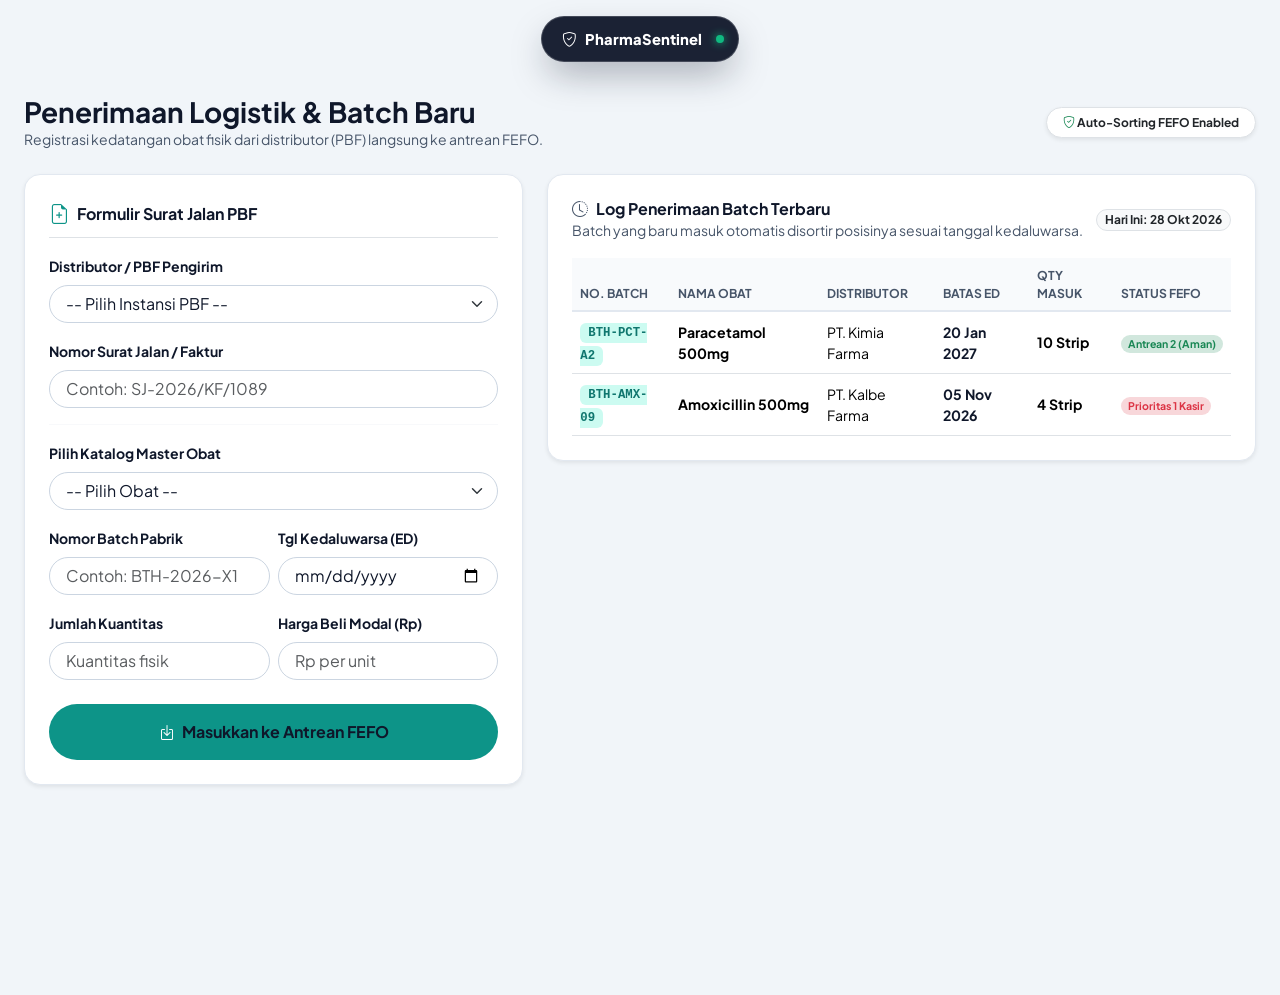
==== admin-batch.html @ baed38f8 "Add files via upload" ====
<!DOCTYPE html>
<html lang="id">
<head>
    <meta charset="UTF-8">
    <meta name="viewport" content="width=device-width, initial-scale=1.0">
    <title>Penerimaan Batch Obat - PharmaSentinel</title>
    <link href="https://fonts.googleapis.com/css2?family=Plus+Jakarta+Sans:wght@400;500;600;700;800&display=swap" rel="stylesheet">
    <link href="https://cdn.jsdelivr.net/npm/bootstrap@5.3.2/dist/css/bootstrap.min.css" rel="stylesheet">
    <link rel="stylesheet" href="https://cdn.jsdelivr.net/npm/bootstrap-icons@1.11.1/font/bootstrap-icons.css">
    <link rel="stylesheet" href="assets/css/style.css">
</head>
<body>

    <!-- 1. DYNAMIC ISLAND NAV -->
    <nav class="dynamic-island-nav" title="Dekatkan kursor untuk membuka menu navigasi">
        <a href="admin-dashboard.html" class="island-brand">
            <i class="bi bi-shield-check"></i>
            <span>PharmaSentinel</span>
        </a>
        <div class="island-pulse-dot"></div>

        <div class="island-collapsible-content">
            <ul class="island-menu">
                <li>
                    <a href="admin-dashboard.html" class="island-link">
                        <i class="bi bi-radar"></i> Radar & Telemetri
                    </a>
                </li>
                <li>
                    <a href="admin-batch.html" class="island-link active">
                        <i class="bi bi-box-seam"></i> Penerimaan Batch
                    </a>
                </li>
                <li>
                    <a href="admin-karantina.html" class="island-link">
                        <i class="bi bi-shield-slash"></i> Karantina ED
                    </a>
                </li>
                <li>
                    <a href="admin-katalog.html" class="island-link">
                        <i class="bi bi-database"></i> Master Katalog
                    </a>
                </li>
            </ul>

            <div class="island-user">
                <span class="badge badge-role" style="background: #e0e7ff; color: #4338ca;">ADMIN</span>
                <span class="island-user-name d-none d-md-inline">M. Zacky (Lead)</span>
                <a href="index.html" class="text-danger ms-1 text-decoration-none" title="Keluar"><i class="bi bi-box-arrow-right"></i></a>
            </div>
        </div>
    </nav>

    <!-- 2. WORKSPACE PENERIMAAN BATCH -->
    <div class="workspace-wrapper" style="margin-top: 95px;">
        <div class="d-flex justify-content-between align-items-center mb-4">
            <div>
                <h3 class="fw-bold m-0">Penerimaan Logistik & Batch Baru</h3>
                <p class="text-muted small m-0">Registrasi kedatangan obat fisik dari distributor (PBF) langsung ke antrean FEFO.</p>
            </div>
            <span class="badge bg-white text-dark border px-3 py-2 rounded-pill shadow-sm">
                <i class="bi bi-shield-check text-success"></i> Auto-Sorting FEFO Enabled
            </span>
        </div>

        <div class="row g-4">
            <!-- FORMULIR INPUT BATCH (KIRI) -->
            <div class="col-lg-5">
                <div class="card border-0 shadow-sm rounded-4 p-4" style="background: #ffffff; border: 1.5px solid var(--border-subtle) !important;">
                    <div class="d-flex align-items-center gap-2 mb-3 pb-2 border-bottom">
                        <i class="bi bi-file-earmark-plus text-teal fs-5" style="color: var(--brand-teal);"></i>
                        <h6 class="fw-bold m-0">Formulir Surat Jalan PBF</h6>
                    </div>

                    <form onsubmit="handleBatchEntry(event)">
                        <!-- PILIH DISTRIBUTOR -->
                        <div class="mb-3">
                            <label class="form-label small fw-bold">Distributor / PBF Pengirim</label>
                            <select class="form-select rounded-pill px-3" required id="inputDistributor">
                                <option value="">-- Pilih Instansi PBF --</option>
                                <option>PT. Kimia Farma Trading</option>
                                <option>PT. Kalbe Farma Tbk</option>
                                <option>PT. Dexa Medica</option>
                                <option>PT. Mensa Bina Sukses</option>
                            </select>
                        </div>

                        <!-- NOMOR FAKTUR -->
                        <div class="mb-3">
                            <label class="form-label small fw-bold">Nomor Surat Jalan / Faktur</label>
                            <input type="text" class="form-control rounded-pill px-3" placeholder="Contoh: SJ-2026/KF/1089" required id="inputFaktur">
                        </div>

                        <hr class="my-3" style="border-color: var(--border-subtle);">

                        <!-- PILIH OBAT -->
                        <div class="mb-3">
                            <label class="form-label small fw-bold">Pilih Katalog Master Obat</label>
                            <select class="form-select rounded-pill px-3" required id="inputObat">
                                <option value="">-- Pilih Obat --</option>
                                <option value="Paracetamol 500mg">Paracetamol 500mg (Tablet)</option>
                                <option value="Amoxicillin 500mg">Amoxicillin 500mg (Kapsul)</option>
                                <option value="Cetirizine 10mg">Cetirizine 10mg (Tablet)</option>
                                <option value="OBH Tropica Plus 100ml">OBH Tropica Plus 100ml (Sirup)</option>
                            </select>
                        </div>

                        <div class="row g-2 mb-3">
                            <div class="col-6">
                                <label class="form-label small fw-bold">Nomor Batch Pabrik</label>
                                <input type="text" class="form-control rounded-pill px-3" placeholder="Contoh: BTH-2026-X1" required id="inputBatchNo">
                            </div>
                            <div class="col-6">
                                <label class="form-label small fw-bold text-danger">Tgl Kedaluwarsa (ED)</label>
                                <input type="date" class="form-control rounded-pill px-3 border-danger" required id="inputED">
                            </div>
                        </div>

                        <div class="row g-2 mb-4">
                            <div class="col-6">
                                <label class="form-label small fw-bold">Jumlah Kuantitas</label>
                                <input type="number" class="form-control rounded-pill px-3" placeholder="Kuantitas fisik" min="1" required id="inputQty">
                            </div>
                            <div class="col-6">
                                <label class="form-label small fw-bold">Harga Beli Modal (Rp)</label>
                                <input type="number" class="form-control rounded-pill px-3" placeholder="Rp per unit" required id="inputModal">
                            </div>
                        </div>

                        <button type="submit" class="btn btn-dark w-100 py-3 rounded-pill fw-bold" style="background: var(--brand-teal); border: none;">
                            <i class="bi bi-box-arrow-in-down me-1"></i> Masukkan ke Antrean FEFO
                        </button>
                    </form>
                </div>
            </div>

            <!-- LOG PENERIMAAN BATCH TERBARU (KANAN) -->
            <div class="col-lg-7">
                <div class="card border-0 shadow-sm rounded-4 p-4" style="background: #ffffff; border: 1.5px solid var(--border-subtle) !important;">
                    <div class="d-flex justify-content-between align-items-center mb-3">
                        <div>
                            <h6 class="fw-bold m-0"><i class="bi bi-clock-history text-muted me-2"></i>Log Penerimaan Batch Terbaru</h6>
                            <small class="text-muted">Batch yang baru masuk otomatis disortir posisinya sesuai tanggal kedaluwarsa.</small>
                        </div>
                        <span class="badge bg-light text-dark border rounded-pill px-2">Hari Ini: 28 Okt 2026</span>
                    </div>

                    <div class="table-responsive">
                        <table class="table table-hover align-middle mb-0">
                            <thead>
                                <tr style="font-size: 0.76rem; text-transform: uppercase;">
                                    <th>No. Batch</th>
                                    <th>Nama Obat</th>
                                    <th>Distributor</th>
                                    <th>Batas ED</th>
                                    <th>Qty Masuk</th>
                                    <th>Status FEFO</th>
                                </tr>
                            </thead>
                            <tbody id="batchLogTableBody" style="font-size: 0.88rem;">
                                <tr>
                                    <td><code>BTH-PCT-A2</code></td>
                                    <td><strong>Paracetamol 500mg</strong></td>
                                    <td>PT. Kimia Farma</td>
                                    <td><span class="text-success fw-bold">20 Jan 2027</span></td>
                                    <td><strong>10 Strip</strong></td>
                                    <td><span class="badge bg-success-subtle text-success rounded-pill">Antrean 2 (Aman)</span></td>
                                </tr>
                                <tr>
                                    <td><code>BTH-AMX-09</code></td>
                                    <td><strong>Amoxicillin 500mg</strong></td>
                                    <td>PT. Kalbe Farma</td>
                                    <td><span class="text-danger fw-bold">05 Nov 2026</span></td>
                                    <td><strong>4 Strip</strong></td>
                                    <td><span class="badge bg-danger-subtle text-danger rounded-pill">Prioritas 1 Kasir</span></td>
                                </tr>
                            </tbody>
                        </table>
                    </div>
                </div>
            </div>
        </div>
    </div>

    <script>
        function handleBatchEntry(e) {
            e.preventDefault();
            
            const obat = document.getElementById("inputObat").value;
            const batchNo = document.getElementById("inputBatchNo").value;
            const ed = document.getElementById("inputED").value;
            const qty = document.getElementById("inputQty").value;
            const pbf = document.getElementById("inputDistributor").value;

            // VALIDASI FEFO: Tolak jika ED sudah lampau
            const today = "2026-10-28";
            if (ed <= today) {
                alert("PELANGGARAN FEFO: Tanggal kedaluwarsa yang dimasukkan sama dengan atau lebih lampau dari hari ini! Obat kedaluwarsa ditolak masuk sistem.");
                return;
            }

            // Tambahkan baris baru ke tabel simulasi
            const tbody = document.getElementById("batchLogTableBody");
            const tr = document.createElement("tr");
            tr.innerHTML = `
                <td><code>${batchNo}</code></td>
                <td><strong>${obat}</strong></td>
                <td>${pbf}</td>
                <td><span class="text-teal fw-bold" style="color: var(--brand-teal);">${ed}</span></td>
                <td><strong>${qty} Unit</strong></td>
                <td><span class="badge bg-primary-subtle text-primary rounded-pill">Tercatat Aktif</span></td>
            `;
            tbody.insertBefore(tr, tbody.firstChild);

            alert(`Batch ${batchNo} untuk obat ${obat} berhasil dicatat dan masuk ke antrean FEFO!`);
            e.target.reset();
        }
    </script>
</body>
</html>
---- assets/css/style.css ----
/* ==========================================================================
   THEME: EDITORIAL LIGHT COCKPIT + IPHONE DYNAMIC ISLAND MORPH
   ========================================================================== */
:root {
    --bg-app: #f1f5f9;
    --surface-card: #ffffff;
    --surface-glass-dark: rgba(15, 23, 42, 0.95);

    --border-subtle: #e2e8f0;
    --border-strong: #cbd5e1;
    --shadow-card: 0 4px 16px -2px rgba(15, 23, 42, 0.06), 0 2px 4px -1px rgba(15, 23, 42, 0.04);
    --shadow-hover: 0 12px 28px -4px rgba(13, 148, 136, 0.16);

    --brand-teal: #0d9488;
    --brand-teal-light: #ccfbf1;
    --brand-teal-dark: #0f766e;

    --danger-red: #e11d48;
    --danger-red-light: #ffe4e6;
    --warning-amber: #d97706;
    --warning-amber-light: #fef3c7;
    --success-green: #059669;
    --success-green-light: #d1fae5;

    --text-heading: #0f172a;
    --text-body: #1e293b;
    --text-muted: #475569;
    --text-dim: #64748b;

    --radius-pill: 9999px;
    --radius-card: 20px;
    --radius-item: 16px;

    /* Kurva Pegas Dynamic Island Apple */
    --island-spring: all 0.45s cubic-bezier(0.16, 1, 0.3, 1);
}

body {
    font-family: 'Plus Jakarta Sans', system-ui, -apple-system, sans-serif;
    background-color: var(--bg-app);
    color: var(--text-body);
    margin: 0;
    padding: 0;
    overflow-x: hidden;
    min-height: 100vh;
}

/* ==========================================================================
   PERBAIKAN DYNAMIC ISLAND: LEBAR DINAMIS & ANTI-CLIPPING
   ========================================================================== */
.dynamic-island-nav {
    position: fixed;
    top: 16px;
    left: 50%;
    transform: translateX(-50%);
    background: var(--surface-glass-dark);
    backdrop-filter: blur(24px);
    -webkit-backdrop-filter: blur(24px);
    border: 1px solid rgba(255, 255, 255, 0.18);
    border-radius: var(--radius-pill);
    padding: 6px 14px;
    display: flex;
    align-items: center;
    z-index: 1000;
    box-shadow: 0 16px 36px -6px rgba(15, 23, 42, 0.35);
    transition: var(--island-spring);
    cursor: pointer;
    overflow: hidden;
    max-width: 210px; /* Ukuran compact saat idle */
}

/* KETIKA DI-HOVER: MELEBAR LEGA AGAR SEMUA MENU & USER TERLIHAT */
.dynamic-island-nav:hover {
    max-width: 1100px !important; /* DITINGKATKAN: Muat untuk seluruh menu admin */
    padding: 6px 20px;
    box-shadow: 0 20px 45px -4px rgba(13, 148, 136, 0.25), 0 16px 36px -6px rgba(15, 23, 42, 0.4);
    border-color: rgba(45, 212, 191, 0.4);
}

.island-brand {
    display: flex;
    align-items: center;
    gap: 8px;
    padding: 4px 6px;
    color: #ffffff !important;
    font-weight: 800;
    font-size: 0.92rem;
    text-decoration: none;
    white-space: nowrap;
    flex-shrink: 0;
}

.island-pulse-dot {
    width: 8px;
    height: 8px;
    background: #10b981;
    border-radius: 50%;
    margin-left: 8px;
    box-shadow: 0 0 8px #10b981;
    transition: var(--island-spring);
    flex-shrink: 0;
}

.dynamic-island-nav:hover .island-pulse-dot {
    display: none;
}

.island-collapsible-content {
    display: flex;
    align-items: center;
    gap: 12px;
    opacity: 0;
    max-width: 0;
    overflow: hidden;
    transition: var(--island-spring);
    white-space: nowrap;
    pointer-events: none;
}

.dynamic-island-nav:hover .island-collapsible-content {
    opacity: 1;
    max-width: 900px !important; /* DITINGKATKAN: Mencegah user terpotong */
    pointer-events: auto;
    margin-left: 10px;
    padding-left: 10px;
    border-left: 1px solid rgba(255, 255, 255, 0.15);
}

.island-menu {
    display: flex;
    align-items: center;
    gap: 4px;
    list-style: none;
    margin: 0;
    padding: 0;
    flex-shrink: 0;
}

.island-link {
    color: #cbd5e1 !important;
    text-decoration: none;
    font-size: 0.82rem;
    font-weight: 600;
    padding: 6px 12px;
    border-radius: var(--radius-pill);
    transition: all 0.2s ease;
    display: flex;
    align-items: center;
    gap: 6px;
    white-space: nowrap;
}

.island-link:hover {
    color: #ffffff !important;
    background: rgba(255, 255, 255, 0.12);
}

.island-link.active {
    color: #0f172a !important;
    background: #ffffff !important;
    box-shadow: 0 4px 12px rgba(0, 0, 0, 0.15);
    font-weight: 700;
}

/* USER PROFILE: DIKUNCI AGAR TIDAK BISA MENYUSUT */
.island-user {
    padding-left: 10px;
    border-left: 1px solid rgba(255, 255, 255, 0.15);
    display: flex;
    align-items: center;
    gap: 8px;
    flex-shrink: 0 !important; /* DIKUNCI: Wajib selalu tampil utuh */
}

.island-user-name {
    color: #ffffff !important;
    font-weight: 700;
    font-size: 0.82rem;
    white-space: nowrap;
}

.badge-role {
    font-size: 0.7rem;
    font-weight: 800;
    padding: 3px 8px;
    border-radius: var(--radius-pill);
    text-transform: uppercase;
    letter-spacing: 0.5px;
    flex-shrink: 0;
}

/* FIX KONTRAS SEMUA TOMBOL GELAP (BTN-DARK & AUDIT REPORT) */
.btn-dark, .btn-dark *, button[class*="btn-dark"] * {
    color: #ffffff !important;
}

.btn-dark:hover {
    background-color: #1e293b !important;
    color: #ffffff !important;
}

/* ==========================================================================
   LAYOUT KOKPIT UMUM & KOMPONEN
   ========================================================================== */
.top-cockpit-bar {
    max-width: 1400px;
    margin: 85px auto 20px auto;
    padding: 0 24px;
    display: flex;
    flex-direction: column;
    gap: 16px;
}

.omni-hud {
    background: var(--surface-card);
    border: 1.5px solid var(--border-strong);
    border-radius: var(--radius-pill);
    padding: 10px 24px;
    display: flex;
    align-items: center;
    gap: 12px;
    box-shadow: var(--shadow-card);
    transition: all 0.25s ease;
}

.omni-hud:focus-within {
    border-color: var(--brand-teal);
    box-shadow: 0 8px 24px -2px rgba(13, 148, 136, 0.2);
    transform: translateY(-2px);
}

.omni-input {
    border: none;
    outline: none;
    width: 100%;
    font-size: 1rem;
    font-weight: 500;
    background: transparent;
    color: var(--text-heading);
}

.category-chips-row {
    display: flex;
    align-items: center;
    gap: 8px;
    overflow-x: auto;
    padding-bottom: 4px;
}

.chip-btn {
    background: #ffffff;
    border: 1px solid var(--border-strong);
    border-radius: var(--radius-pill);
    padding: 6px 16px;
    font-size: 0.82rem;
    font-weight: 700;
    color: var(--text-muted);
    cursor: pointer;
    transition: all 0.2s ease;
    white-space: nowrap;
    text-decoration: none;
}

.chip-btn:hover {
    border-color: var(--brand-teal);
    color: var(--brand-teal-dark);
    background: var(--brand-teal-light);
}

.chip-btn.active {
    background: var(--brand-teal);
    border-color: var(--brand-teal);
    color: #ffffff !important;
    box-shadow: 0 4px 12px rgba(13, 148, 136, 0.25);
}

.workspace-wrapper {
    max-width: 1400px;
    margin: 0 auto;
    padding: 0 24px 40px 24px;
}

.cockpit-grid {
    display: grid;
    grid-template-columns: 1fr 400px;
    gap: 24px;
    align-items: start;
}

.product-card-grid {
    display: grid;
    grid-template-columns: repeat(auto-fill, minmax(240px, 1fr));
    gap: 16px;
}

.card-medicine {
    background: var(--surface-card);
    border: 1.5px solid var(--border-subtle);
    border-radius: var(--radius-item);
    padding: 16px;
    transition: all 0.25s ease;
    cursor: pointer;
    position: relative;
    user-select: none;
    display: flex;
    flex-direction: column;
    justify-content: space-between;
    box-shadow: var(--shadow-card);
}

.card-medicine:hover {
    border-color: var(--brand-teal);
    transform: translateY(-4px);
    box-shadow: var(--shadow-hover);
}

.fefo-pill-box {
    background: #f8fafc;
    border-left: 3px solid var(--brand-teal);
    border-radius: 6px;
    padding: 8px 10px;
    margin: 10px 0;
    font-size: 0.76rem;
    color: var(--text-heading);
}

.right-companion-pane {
    background: var(--surface-card);
    border: 1.5px solid var(--border-subtle);
    border-radius: var(--radius-card);
    padding: 24px;
    box-shadow: var(--shadow-card);
    position: sticky;
    top: 90px;
    min-height: 520px;
    display: flex;
    flex-direction: column;
    justify-content: space-between;
}

.shift-companion-state {
    display: flex;
    flex-direction: column;
    height: 100%;
}

.scanner-radar-box {
    background: radial-gradient(circle at 50% 50%, #f0fdf4 0%, #ffffff 100%);
    border: 2px dashed #86efac;
    border-radius: var(--radius-item);
    padding: 28px 16px;
    text-align: center;
    margin: 16px 0;
}

.scanner-radar-icon {
    width: 52px;
    height: 52px;
    background: #dcfce7;
    color: var(--success-green);
    border-radius: 50%;
    display: inline-flex;
    align-items: center;
    justify-content: center;
    font-size: 1.5rem;
    animation: scannerPulse 2s infinite;
}

@keyframes scannerPulse {
    0% { transform: scale(0.95); box-shadow: 0 0 0 0 rgba(5, 150, 105, 0.4); }
    70% { transform: scale(1.05); box-shadow: 0 0 0 14px rgba(5, 150, 105, 0); }
    100% { transform: scale(0.95); box-shadow: 0 0 0 0 rgba(5, 150, 105, 0); }
}

.active-cart-state {
    display: none;
    flex-direction: column;
    height: 100%;
}

.fefo-split-tag {
    background: var(--warning-amber-light);
    color: #92400e;
    font-weight: 800;
    font-size: 0.68rem;
    padding: 3px 8px;
    border-radius: var(--radius-pill);
    display: inline-flex;
    align-items: center;
    gap: 4px;
}

.bento-admin-stat {
    background: var(--surface-card);
    border: 1.5px solid var(--border-subtle);
    border-radius: var(--radius-card);
    padding: 22px;
    box-shadow: var(--shadow-card);
    height: 100%;
    transition: all 0.25s ease;
}

.bento-admin-stat:hover {
    transform: translateY(-3px);
    border-color: var(--brand-teal);
    box-shadow: var(--shadow-hover);
}

.radar-timeline-track {
    background: #e2e8f0;
    height: 8px;
    border-radius: var(--radius-pill);
    position: relative;
    margin: 24px 0 16px 0;
}

.radar-timeline-fill {
    background: linear-gradient(90deg, #e11d48 0%, #f59e0b 50%, #059669 100%);
    height: 100%;
    border-radius: var(--radius-pill);
    width: 100%;
}

h1, h2, h3, h4, h5, h6, .fw-bold {
    color: var(--text-heading) !important;
}

.text-muted {
    color: var(--text-muted) !important;
}

.table {
    color: var(--text-heading) !important;
}

.table thead th {
    background-color: #f8fafc !important;
    color: var(--text-muted) !important;
    font-weight: 700;
    border-bottom: 2px solid var(--border-subtle);
}

.table tbody tr:hover td {
    background-color: #f8fafc !important;
}

.form-control, .form-select {
    background-color: #ffffff !important;
    border-color: var(--border-strong) !important;
    color: var(--text-heading) !important;
}

.form-control:focus, .form-select:focus {
    border-color: var(--brand-teal) !important;
    box-shadow: 0 0 0 4px var(--brand-teal-light) !important;
}

code {
    color: var(--brand-teal-dark) !important;
    background: var(--brand-teal-light) !important;
    padding: 3px 8px;
    border-radius: 6px;
    font-weight: 700;
}
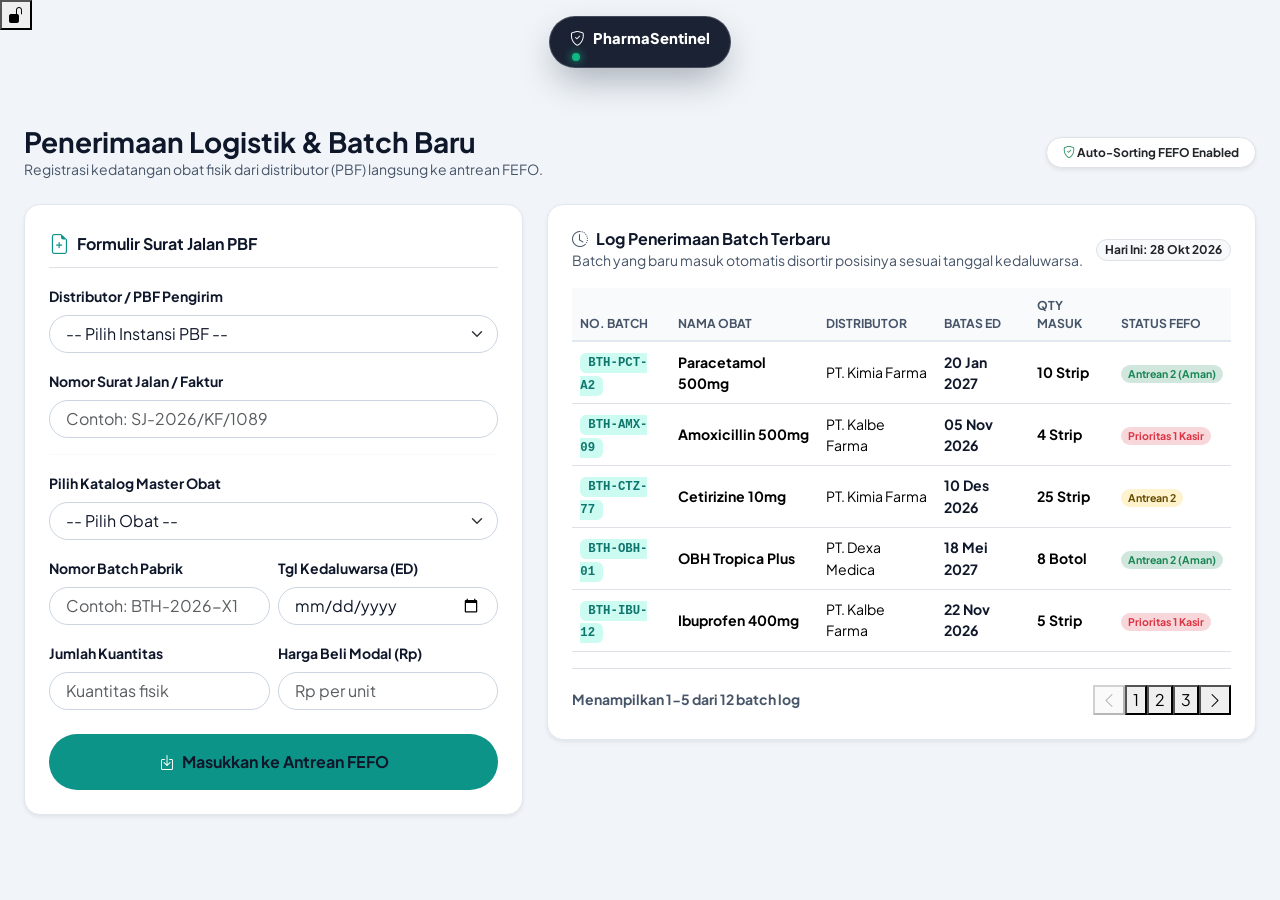
==== commit 730c489c: "Add files via upload" ====
--- a/admin-batch.html
+++ b/admin-batch.html
@@ -11,45 +11,53 @@
 </head>
 <body>
 
-    <!-- 1. DYNAMIC ISLAND NAV -->
-    <nav class="dynamic-island-nav" title="Dekatkan kursor untuk membuka menu navigasi">
-        <a href="admin-dashboard.html" class="island-brand">
-            <i class="bi bi-shield-check"></i>
-            <span>PharmaSentinel</span>
-        </a>
-        <div class="island-pulse-dot"></div>
-
-        <div class="island-collapsible-content">
-            <ul class="island-menu">
-                <li>
-                    <a href="admin-dashboard.html" class="island-link">
-                        <i class="bi bi-radar"></i> Radar & Telemetri
-                    </a>
-                </li>
-                <li>
-                    <a href="admin-batch.html" class="island-link active">
-                        <i class="bi bi-box-seam"></i> Penerimaan Batch
-                    </a>
-                </li>
-                <li>
-                    <a href="admin-karantina.html" class="island-link">
-                        <i class="bi bi-shield-slash"></i> Karantina ED
-                    </a>
-                </li>
-                <li>
-                    <a href="admin-katalog.html" class="island-link">
-                        <i class="bi bi-database"></i> Master Katalog
-                    </a>
-                </li>
-            </ul>
-
-            <div class="island-user">
-                <span class="badge badge-role" style="background: #e0e7ff; color: #4338ca;">ADMIN</span>
-                <span class="island-user-name d-none d-md-inline">M. Zacky (Lead)</span>
-                <a href="index.html" class="text-danger ms-1 text-decoration-none" title="Keluar"><i class="bi bi-box-arrow-right"></i></a>
-            </div>
-        </div>
-    </nav>
+    <!-- 1. DYNAMIC ISLAND WRAPPER + SATELLITE LOCK -->
+    <div class="island-outer-wrapper">
+        <button class="island-lock-satellite" id="btnNavLock" title="Kunci Tampilan Navbar">
+            <i class="bi bi-unlock-fill lock-icon"></i>
+        </button>
+
+        <nav class="dynamic-island-nav">
+            <div class="island-brand-row">
+                <a href="admin-dashboard.html" class="island-brand">
+                    <i class="bi bi-shield-check"></i>
+                    <span>PharmaSentinel</span>
+                </a>
+                <div class="island-pulse-dot" title="Sistem Aktif"></div>
+            </div>
+
+            <div class="island-collapsible-content">
+                <ul class="island-menu">
+                    <li>
+                        <a href="admin-dashboard.html" class="island-link">
+                            <i class="bi bi-radar"></i> Radar & Telemetri
+                        </a>
+                    </li>
+                    <li>
+                        <a href="admin-batch.html" class="island-link active">
+                            <i class="bi bi-box-seam"></i> Penerimaan Batch
+                        </a>
+                    </li>
+                    <li>
+                        <a href="admin-karantina.html" class="island-link">
+                            <i class="bi bi-shield-slash"></i> Karantina ED
+                        </a>
+                    </li>
+                    <li>
+                        <a href="admin-katalog.html" class="island-link">
+                            <i class="bi bi-database"></i> Master Katalog
+                        </a>
+                    </li>
+                </ul>
+
+                <div class="island-user">
+                    <span class="badge badge-role" style="background: #e0e7ff; color: #4338ca;">ADMIN</span>
+                    <span class="island-user-name">M. Zacky (Lead)</span>
+                    <a href="index.html" class="text-danger ms-1 text-decoration-none" title="Keluar"><i class="bi bi-box-arrow-right"></i></a>
+                </div>
+            </div>
+        </nav>
+    </div>
 
     <!-- 2. WORKSPACE PENERIMAAN BATCH -->
     <div class="workspace-wrapper" style="margin-top: 95px;">
@@ -177,44 +185,117 @@
                             </tbody>
                         </table>
                     </div>
+                     <div class="d-flex justify-content-between align-items-center mt-3 pt-3 border-top">
+                        <small class="text-muted fw-bold" id="batchPaginationInfo">Memuat...</small>
+                        <ul class="pagination-cockpit m-0" id="batchPaginationControls"></ul>
+                    </div>
                 </div>
             </div>
         </div>
     </div>
 
+    <script src="assets/js/navbar.js"></script>
     <script>
+        // DATASET SIMULASI BATCH LOG (12 DATA)
+        let batchLogs = [
+            { no: "BTH-PCT-A2", obat: "Paracetamol 500mg", pbf: "PT. Kimia Farma", ed: "20 Jan 2027", qty: "10 Strip", status: "Antrean 2 (Aman)", badge: "bg-success-subtle text-success" },
+            { no: "BTH-AMX-09", obat: "Amoxicillin 500mg", pbf: "PT. Kalbe Farma", ed: "05 Nov 2026", qty: "4 Strip", status: "Prioritas 1 Kasir", badge: "bg-danger-subtle text-danger" },
+            { no: "BTH-CTZ-77", obat: "Cetirizine 10mg", pbf: "PT. Kimia Farma", ed: "10 Des 2026", qty: "25 Strip", status: "Antrean 2", badge: "bg-warning-subtle text-warning-emphasis" },
+            { no: "BTH-OBH-01", obat: "OBH Tropica Plus", pbf: "PT. Dexa Medica", ed: "18 Mei 2027", qty: "8 Botol", status: "Antrean 2 (Aman)", badge: "bg-success-subtle text-success" },
+            { no: "BTH-IBU-12", obat: "Ibuprofen 400mg", pbf: "PT. Kalbe Farma", ed: "22 Nov 2026", qty: "5 Strip", status: "Prioritas 1 Kasir", badge: "bg-danger-subtle text-danger" },
+            { no: "BTH-ATD-03", obat: "Antasida Doen Suspensi", pbf: "PT. Mensa Bina Sukses", ed: "02 Des 2026", qty: "3 Botol", status: "Prioritas 1 Kasir", badge: "bg-danger-subtle text-danger" },
+            { no: "BTH-CFX-88", obat: "Cefixime 100mg", pbf: "PT. Kalbe Farma", ed: "15 Jan 2027", qty: "6 Strip", status: "Antrean 2", badge: "bg-success-subtle text-success" },
+            { no: "BTH-DXM-01", obat: "Dexamethasone 0.5mg", pbf: "PT. Kimia Farma", ed: "08 Des 2026", qty: "20 Strip", status: "Antrean 2", badge: "bg-warning-subtle text-warning-emphasis" },
+            { no: "BTH-OMP-04", obat: "Omeprazole 20mg", pbf: "PT. Dexa Medica", ed: "14 Des 2026", qty: "12 Strip", status: "Antrean 2", badge: "bg-warning-subtle text-warning-emphasis" },
+            { no: "BTH-VTC-90", obat: "Vitamin C 500mg IPI", pbf: "PT. Kimia Farma", ed: "10 Mar 2027", qty: "30 Botol", status: "Antrean 2 (Aman)", badge: "bg-success-subtle text-success" },
+            { no: "BTH-LPR-11", obat: "Loperamide 2mg", pbf: "PT. Mensa Bina Sukses", ed: "28 Nov 2026", qty: "18 Strip", status: "Prioritas 1 Kasir", badge: "bg-danger-subtle text-danger" },
+            { no: "BTH-ASM-02", obat: "Asam Mefenamat", pbf: "PT. Kalbe Farma", ed: "12 Jan 2027", qty: "14 Strip", status: "Antrean 2", badge: "bg-success-subtle text-success" }
+        ];
+
+        let currentBatchPage = 1;
+        const BATCH_PAGE_SIZE = 5; // 5 baris per halaman
+
+        function renderBatchTable() {
+            const tbody = document.getElementById("batchLogTableBody");
+            tbody.innerHTML = "";
+
+            const total = batchLogs.length;
+            const totalPages = Math.ceil(total / BATCH_PAGE_SIZE) || 1;
+            currentBatchPage = Math.max(1, Math.min(currentBatchPage, totalPages));
+
+            const start = (currentBatchPage - 1) * BATCH_PAGE_SIZE;
+            const end = Math.min(start + BATCH_PAGE_SIZE, total);
+            const pageData = batchLogs.slice(start, end);
+
+            pageData.forEach(item => {
+                const tr = document.createElement("tr");
+                tr.innerHTML = `
+                    <td><code>${item.no}</code></td>
+                    <td><strong>${item.obat}</strong></td>
+                    <td>${item.pbf}</td>
+                    <td><span class="text-teal fw-bold" style="color: var(--brand-teal);">${item.ed}</span></td>
+                    <td><strong>${item.qty}</strong></td>
+                    <td><span class="badge ${item.badge} rounded-pill">${item.status}</span></td>
+                `;
+                tbody.appendChild(tr);
+            });
+
+            // Update UI Pagination
+            document.getElementById("batchPaginationInfo").innerText = `Menampilkan ${start + 1}-${end} dari ${total} batch log`;
+            const controls = document.getElementById("batchPaginationControls");
+            controls.innerHTML = "";
+
+            // Prev
+            const prev = document.createElement("button");
+            prev.className = "page-pill-btn";
+            prev.innerHTML = '<i class="bi bi-chevron-left"></i>';
+            prev.disabled = (currentBatchPage === 1);
+            prev.onclick = () => { currentBatchPage--; renderBatchTable(); };
+            controls.appendChild(prev);
+
+            // Numbers
+            for (let i = 1; i <= totalPages; i++) {
+                const btn = document.createElement("button");
+                btn.className = `page-pill-btn ${i === currentBatchPage ? 'active' : ''}`;
+                btn.innerText = i;
+                btn.onclick = () => { currentBatchPage = i; renderBatchTable(); };
+                controls.appendChild(btn);
+            }
+
+            // Next
+            const next = document.createElement("button");
+            next.className = "page-pill-btn";
+            next.innerHTML = '<i class="bi bi-chevron-right"></i>';
+            next.disabled = (currentBatchPage === totalPages);
+            next.onclick = () => { currentBatchPage++; renderBatchTable(); };
+            controls.appendChild(next);
+        }
+
         function handleBatchEntry(e) {
             e.preventDefault();
-            
             const obat = document.getElementById("inputObat").value;
             const batchNo = document.getElementById("inputBatchNo").value;
             const ed = document.getElementById("inputED").value;
             const qty = document.getElementById("inputQty").value;
             const pbf = document.getElementById("inputDistributor").value;
 
-            // VALIDASI FEFO: Tolak jika ED sudah lampau
-            const today = "2026-10-28";
-            if (ed <= today) {
-                alert("PELANGGARAN FEFO: Tanggal kedaluwarsa yang dimasukkan sama dengan atau lebih lampau dari hari ini! Obat kedaluwarsa ditolak masuk sistem.");
+            if (ed <= "2026-11-04") {
+                alert("PELANGGARAN FEFO: Tanggal kedaluwarsa sudah lampau! Ditolak masuk sistem.");
                 return;
             }
 
-            // Tambahkan baris baru ke tabel simulasi
-            const tbody = document.getElementById("batchLogTableBody");
-            const tr = document.createElement("tr");
-            tr.innerHTML = `
-                <td><code>${batchNo}</code></td>
-                <td><strong>${obat}</strong></td>
-                <td>${pbf}</td>
-                <td><span class="text-teal fw-bold" style="color: var(--brand-teal);">${ed}</span></td>
-                <td><strong>${qty} Unit</strong></td>
-                <td><span class="badge bg-primary-subtle text-primary rounded-pill">Tercatat Aktif</span></td>
-            `;
-            tbody.insertBefore(tr, tbody.firstChild);
-
-            alert(`Batch ${batchNo} untuk obat ${obat} berhasil dicatat dan masuk ke antrean FEFO!`);
+            batchLogs.unshift({
+                no: batchNo, obat: obat, pbf: pbf, ed: ed, qty: qty + " Unit",
+                status: "Tercatat Aktif", badge: "bg-primary-subtle text-primary"
+            });
+
+            currentBatchPage = 1;
+            renderBatchTable();
+            alert(`Batch ${batchNo} berhasil dicatat dan masuk ke antrean FEFO!`);
             e.target.reset();
         }
+
+        renderBatchTable();
     </script>
 </body>
 </html>
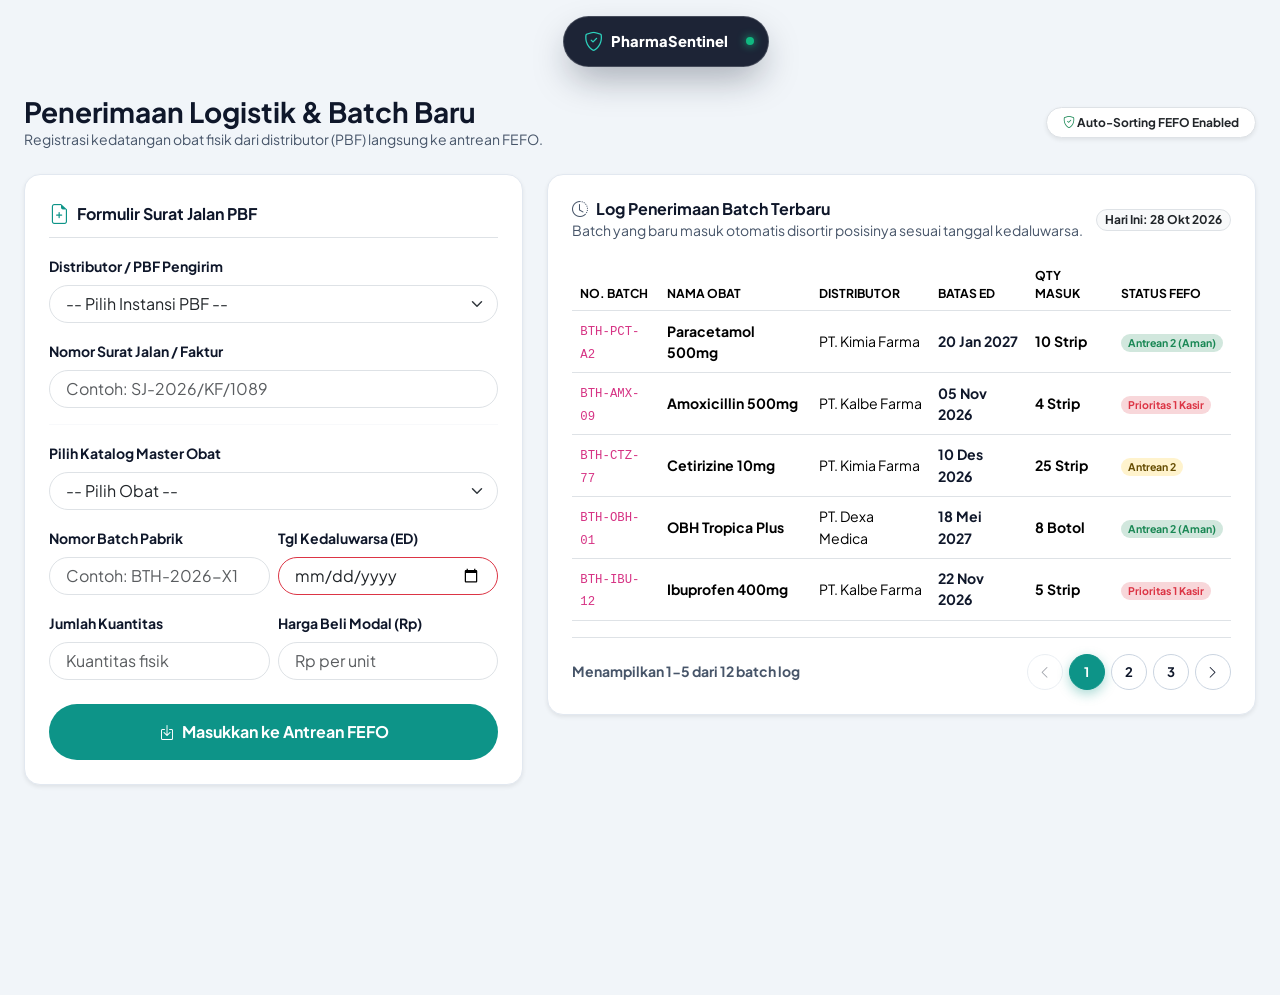
==== commit 536f16e2: "Add files via upload" ====
--- a/admin-batch.html
+++ b/admin-batch.html
@@ -34,6 +34,11 @@
                         </a>
                     </li>
                     <li>
+                        <a href="admin-katalog.html" class="island-link">
+                            <i class="bi bi-database"></i> Master Katalog
+                        </a>
+                    </li>
+                    <li>
                         <a href="admin-batch.html" class="island-link active">
                             <i class="bi bi-box-seam"></i> Penerimaan Batch
                         </a>
@@ -41,11 +46,6 @@
                     <li>
                         <a href="admin-karantina.html" class="island-link">
                             <i class="bi bi-shield-slash"></i> Karantina ED
-                        </a>
-                    </li>
-                    <li>
-                        <a href="admin-katalog.html" class="island-link">
-                            <i class="bi bi-database"></i> Master Katalog
                         </a>
                     </li>
                 </ul>
--- a/assets/css/style.css
+++ b/assets/css/style.css
@@ -1,10 +1,10 @@
 /* ==========================================================================
-   THEME: EDITORIAL LIGHT COCKPIT + IPHONE DYNAMIC ISLAND MORPH
+   THEME: EDITORIAL LIGHT COCKPIT + ADVANCED DYNAMIC ISLAND & SATELLITE LOCK
    ========================================================================== */
 :root {
     --bg-app: #f1f5f9;
     --surface-card: #ffffff;
-    --surface-glass-dark: rgba(15, 23, 42, 0.95);
+    --surface-glass-dark: rgba(15, 23, 42, 0.94);
 
     --border-subtle: #e2e8f0;
     --border-strong: #cbd5e1;
@@ -14,6 +14,7 @@
     --brand-teal: #0d9488;
     --brand-teal-light: #ccfbf1;
     --brand-teal-dark: #0f766e;
+    --brand-teal-glow: rgba(13, 148, 136, 0.35);
 
     --danger-red: #e11d48;
     --danger-red-light: #ffe4e6;
@@ -31,8 +32,9 @@
     --radius-card: 20px;
     --radius-item: 16px;
 
-    /* Kurva Pegas Dynamic Island Apple */
-    --island-spring: all 0.45s cubic-bezier(0.16, 1, 0.3, 1);
+    /* KURVA ANIMASI DIPERHALUS & DIPERLAMBAT */
+    --island-ease: cubic-bezier(0.16, 1, 0.3, 1);
+    --island-speed: 0.65s;
 }
 
 body {
@@ -46,13 +48,73 @@
 }
 
 /* ==========================================================================
-   PERBAIKAN DYNAMIC ISLAND: LEBAR DINAMIS & ANTI-CLIPPING
+   DYNAMIC ISLAND CONTAINER & FLOATING SATELLITE LOCK (DESKTOP)
    ========================================================================== */
-.dynamic-island-nav {
+.island-outer-wrapper {
     position: fixed;
     top: 16px;
     left: 50%;
     transform: translateX(-50%);
+    display: flex;
+    align-items: center;
+    gap: 10px;
+    z-index: 1100;
+}
+
+/* TOMBOL GEMBOK SATELIT (MUNCUL KE KIRI SAAT HOVER) */
+.island-lock-satellite {
+    width: 42px;
+    height: 42px;
+    border-radius: 50%;
+    background: var(--surface-glass-dark);
+    backdrop-filter: blur(20px);
+    -webkit-backdrop-filter: blur(20px);
+    border: 1px solid rgba(255, 255, 255, 0.2);
+    color: #cbd5e1;
+    display: flex;
+    align-items: center;
+    justify-content: center;
+    cursor: pointer;
+    box-shadow: 0 10px 25px -4px rgba(15, 23, 42, 0.4);
+    
+    /* State Idle: Sembunyi di balik kapsul */
+    opacity: 0;
+    transform: translateX(45px) scale(0.4);
+    pointer-events: none;
+    transition: all var(--island-speed) var(--island-ease);
+}
+
+/* MUNCUL MELUNCUR KETIKA NAV DIDEKATI ATAU TERKUNCI */
+.island-outer-wrapper:hover .island-lock-satellite,
+.island-outer-wrapper.is-expanded .island-lock-satellite,
+.island-outer-wrapper.is-locked .island-lock-satellite {
+    opacity: 1;
+    transform: translateX(0) scale(1);
+    pointer-events: auto;
+}
+
+/* STATUS TERKUNCI */
+.island-lock-satellite.locked {
+    background: var(--brand-teal);
+    border-color: #2dd4bf;
+    color: #ffffff;
+    box-shadow: 0 0 16px var(--brand-teal-glow), 0 8px 24px rgba(0, 0, 0, 0.3);
+}
+
+/* EFEK MORPH IKON GEMBOK (AFTER EFFECTS SPRING BOUNCE) */
+.lock-morph-spring {
+    animation: lockMorph 0.5s var(--island-ease) forwards;
+}
+
+@keyframes lockMorph {
+    0% { transform: scale(1) rotate(0deg); }
+    35% { transform: scale(1.4) rotate(-18deg); }
+    70% { transform: scale(0.85) rotate(8deg); }
+    100% { transform: scale(1) rotate(0deg); }
+}
+
+/* KAPSUL DYNAMIC ISLAND UTAMA */
+.dynamic-island-nav {
     background: var(--surface-glass-dark);
     backdrop-filter: blur(24px);
     -webkit-backdrop-filter: blur(24px);
@@ -61,20 +123,28 @@
     padding: 6px 14px;
     display: flex;
     align-items: center;
-    z-index: 1000;
     box-shadow: 0 16px 36px -6px rgba(15, 23, 42, 0.35);
-    transition: var(--island-spring);
+    transition: all var(--island-speed) var(--island-ease);
     cursor: pointer;
     overflow: hidden;
-    max-width: 210px; /* Ukuran compact saat idle */
-}
-
-/* KETIKA DI-HOVER: MELEBAR LEGA AGAR SEMUA MENU & USER TERLIHAT */
-.dynamic-island-nav:hover {
-    max-width: 1100px !important; /* DITINGKATKAN: Muat untuk seluruh menu admin */
+    max-width: 210px; /* Ukuran Compact */
+}
+
+/* KONDISI MELEBAR (HOVER / IS-EXPANDED / IS-LOCKED) */
+.island-outer-wrapper:hover .dynamic-island-nav,
+.island-outer-wrapper.is-expanded .dynamic-island-nav,
+.island-outer-wrapper.is-locked .dynamic-island-nav {
+    max-width: 1100px;
     padding: 6px 20px;
     box-shadow: 0 20px 45px -4px rgba(13, 148, 136, 0.25), 0 16px 36px -6px rgba(15, 23, 42, 0.4);
     border-color: rgba(45, 212, 191, 0.4);
+}
+
+.island-brand-row {
+    display: flex;
+    align-items: center;
+    gap: 4px;
+    flex-shrink: 0;
 }
 
 .island-brand {
@@ -90,6 +160,11 @@
     flex-shrink: 0;
 }
 
+.island-brand i {
+    color: #2dd4bf;
+    font-size: 1.2rem;
+}
+
 .island-pulse-dot {
     width: 8px;
     height: 8px;
@@ -97,11 +172,13 @@
     border-radius: 50%;
     margin-left: 8px;
     box-shadow: 0 0 8px #10b981;
-    transition: var(--island-spring);
+    transition: all var(--island-speed) var(--island-ease);
     flex-shrink: 0;
 }
 
-.dynamic-island-nav:hover .island-pulse-dot {
+.island-outer-wrapper:hover .island-pulse-dot,
+.island-outer-wrapper.is-expanded .island-pulse-dot,
+.island-outer-wrapper.is-locked .island-pulse-dot {
     display: none;
 }
 
@@ -112,14 +189,16 @@
     opacity: 0;
     max-width: 0;
     overflow: hidden;
-    transition: var(--island-spring);
+    transition: all var(--island-speed) var(--island-ease);
     white-space: nowrap;
     pointer-events: none;
 }
 
-.dynamic-island-nav:hover .island-collapsible-content {
+.island-outer-wrapper:hover .island-collapsible-content,
+.island-outer-wrapper.is-expanded .island-collapsible-content,
+.island-outer-wrapper.is-locked .island-collapsible-content {
     opacity: 1;
-    max-width: 900px !important; /* DITINGKATKAN: Mencegah user terpotong */
+    max-width: 900px;
     pointer-events: auto;
     margin-left: 10px;
     padding-left: 10px;
@@ -162,14 +241,13 @@
     font-weight: 700;
 }
 
-/* USER PROFILE: DIKUNCI AGAR TIDAK BISA MENYUSUT */
 .island-user {
     padding-left: 10px;
     border-left: 1px solid rgba(255, 255, 255, 0.15);
     display: flex;
     align-items: center;
     gap: 8px;
-    flex-shrink: 0 !important; /* DIKUNCI: Wajib selalu tampil utuh */
+    flex-shrink: 0 !important;
 }
 
 .island-user-name {
@@ -189,18 +267,8 @@
     flex-shrink: 0;
 }
 
-/* FIX KONTRAS SEMUA TOMBOL GELAP (BTN-DARK & AUDIT REPORT) */
-.btn-dark, .btn-dark *, button[class*="btn-dark"] * {
-    color: #ffffff !important;
-}
-
-.btn-dark:hover {
-    background-color: #1e293b !important;
-    color: #ffffff !important;
-}
-
 /* ==========================================================================
-   LAYOUT KOKPIT UMUM & KOMPONEN
+   LAYOUT, COMPONENTS, & RESPONSIVE TWEAKS
    ========================================================================== */
 .top-cockpit-bar {
     max-width: 1400px;
@@ -390,75 +458,151 @@
     gap: 4px;
 }
 
-.bento-admin-stat {
-    background: var(--surface-card);
-    border: 1.5px solid var(--border-subtle);
-    border-radius: var(--radius-card);
-    padding: 22px;
-    box-shadow: var(--shadow-card);
-    height: 100%;
-    transition: all 0.25s ease;
-}
-
-.bento-admin-stat:hover {
-    transform: translateY(-3px);
+/* ==========================================================================
+   PAGINATION MODERN HIGH-CONTRAST (INSTANT ZERO-RELOAD)
+   ========================================================================== */
+.pagination-cockpit {
+    display: flex;
+    align-items: center;
+    gap: 6px;
+    list-style: none;
+    margin: 0;
+    padding: 0;
+}
+
+.page-pill-btn {
+    min-width: 36px;
+    height: 36px;
+    border-radius: var(--radius-pill);
+    background: #ffffff;
+    border: 1px solid var(--border-strong);
+    color: var(--text-heading);
+    font-size: 0.82rem;
+    font-weight: 700;
+    display: inline-flex;
+    align-items: center;
+    justify-content: center;
+    cursor: pointer;
+    transition: all 0.2s ease;
+    padding: 0 10px;
+}
+
+.page-pill-btn:hover:not(:disabled) {
     border-color: var(--brand-teal);
-    box-shadow: var(--shadow-hover);
-}
-
-.radar-timeline-track {
-    background: #e2e8f0;
-    height: 8px;
-    border-radius: var(--radius-pill);
-    position: relative;
-    margin: 24px 0 16px 0;
-}
-
-.radar-timeline-fill {
-    background: linear-gradient(90deg, #e11d48 0%, #f59e0b 50%, #059669 100%);
-    height: 100%;
-    border-radius: var(--radius-pill);
-    width: 100%;
-}
-
-h1, h2, h3, h4, h5, h6, .fw-bold {
-    color: var(--text-heading) !important;
-}
-
-.text-muted {
-    color: var(--text-muted) !important;
-}
-
-.table {
-    color: var(--text-heading) !important;
-}
-
-.table thead th {
-    background-color: #f8fafc !important;
-    color: var(--text-muted) !important;
-    font-weight: 700;
-    border-bottom: 2px solid var(--border-subtle);
-}
-
-.table tbody tr:hover td {
-    background-color: #f8fafc !important;
-}
-
-.form-control, .form-select {
-    background-color: #ffffff !important;
-    border-color: var(--border-strong) !important;
-    color: var(--text-heading) !important;
-}
-
-.form-control:focus, .form-select:focus {
+    color: var(--brand-teal);
+    background: var(--brand-teal-light);
+}
+
+.page-pill-btn.active {
+    background: var(--brand-teal) !important;
     border-color: var(--brand-teal) !important;
-    box-shadow: 0 0 0 4px var(--brand-teal-light) !important;
-}
-
-code {
-    color: var(--brand-teal-dark) !important;
-    background: var(--brand-teal-light) !important;
-    padding: 3px 8px;
-    border-radius: 6px;
-    font-weight: 700;
-}+    color: #ffffff !important;
+    box-shadow: 0 4px 12px var(--brand-teal-glow);
+}
+
+.page-pill-btn:disabled {
+    opacity: 0.4;
+    cursor: not-allowed;
+}
+
+/* ==========================================================================
+   RESPONSIVE DESIGN (MOBILE & TABLET ADJUSTMENTS)
+   ========================================================================== */
+.island-mobile-backdrop {
+    display: none;
+    position: fixed;
+    top: 0;
+    left: 0;
+    right: 0;
+    bottom: 0;
+    background: rgba(15, 23, 42, 0.5);
+    backdrop-filter: blur(4px);
+    -webkit-backdrop-filter: blur(4px);
+    z-index: 1050;
+    opacity: 0;
+    transition: opacity 0.3s ease;
+}
+
+.island-mobile-backdrop.active {
+    display: block;
+    opacity: 1;
+}
+
+@media (max-width: 991.98px) {
+    /* SATELLITE LOCK TIDAK AKTIF DI MOBILE */
+    .island-lock-satellite {
+        display: none !important;
+    }
+
+    .island-outer-wrapper {
+        width: calc(100% - 32px);
+        max-width: 450px;
+    }
+
+    .dynamic-island-nav {
+        width: 100%;
+        max-width: 100% !important;
+        flex-direction: column;
+        align-items: stretch;
+        padding: 10px 16px !important;
+        border-radius: 20px !important;
+    }
+
+    .island-brand-row {
+        display: flex;
+        align-items: center;
+        justify-content: space-between;
+        width: 100%;
+    }
+
+    /* KONTEN MENU MEKAR VERTIKAL DI MOBILE */
+    .island-collapsible-content {
+        display: none;
+        flex-direction: column;
+        align-items: stretch;
+        gap: 10px;
+        max-width: 100% !important;
+        opacity: 1;
+        margin: 12px 0 0 0 !important;
+        padding: 12px 0 0 0 !important;
+        border-left: none !important;
+        border-top: 1px solid rgba(255, 255, 255, 0.15);
+    }
+
+    .island-outer-wrapper.is-expanded .island-collapsible-content {
+        display: flex;
+    }
+
+    .island-menu {
+        flex-direction: column;
+        align-items: stretch;
+        gap: 6px;
+    }
+
+    .island-link {
+        padding: 10px 14px;
+        justify-content: flex-start;
+    }
+
+    .island-user {
+        border-left: none !important;
+        border-top: 1px solid rgba(255, 255, 255, 0.15);
+        padding: 10px 0 0 0;
+        justify-content: space-between;
+    }
+
+    /* KASIR COCKPIT MENJADI 1 KOLOM */
+    .cockpit-grid {
+        grid-template-columns: 1fr;
+    }
+
+    .right-companion-pane {
+        position: static;
+        min-height: auto;
+    }
+}
+
+/* FIX WARNA STANDAR */
+h1, h2, h3, h4, h5, h6, .fw-bold { color: var(--text-heading) !important; }
+.text-muted { color: var(--text-muted) !important; }
+.btn-dark, .btn-dark * { color: #ffffff !important; }
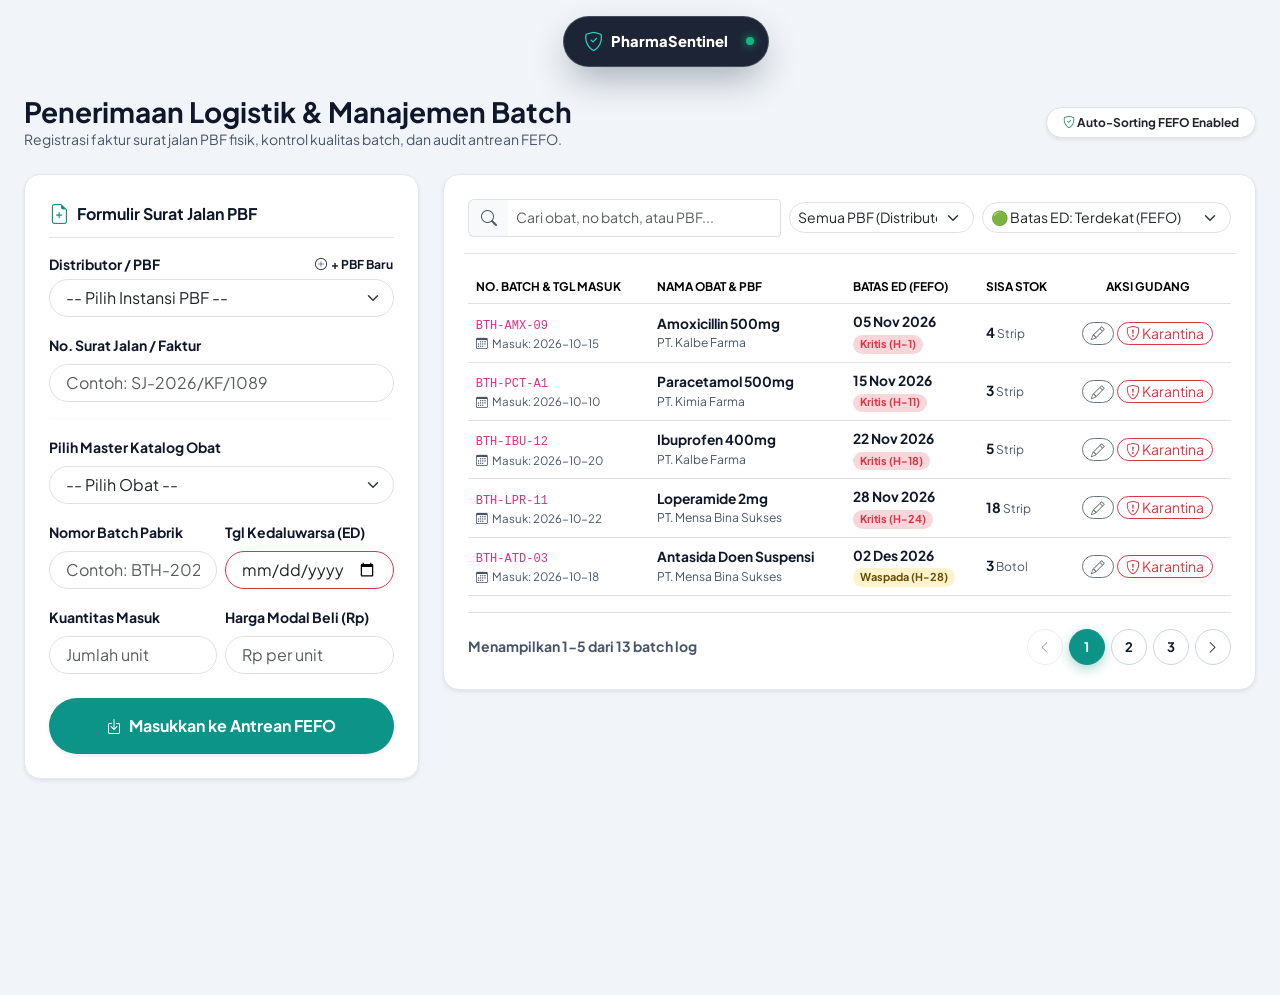
==== commit 6859eab8: "Add files via upload" ====
--- a/admin-batch.html
+++ b/admin-batch.html
@@ -3,7 +3,7 @@
 <head>
     <meta charset="UTF-8">
     <meta name="viewport" content="width=device-width, initial-scale=1.0">
-    <title>Penerimaan Batch Obat - PharmaSentinel</title>
+    <title>Penerimaan Batch & Logistik - PharmaSentinel</title>
     <link href="https://fonts.googleapis.com/css2?family=Plus+Jakarta+Sans:wght@400;500;600;700;800&display=swap" rel="stylesheet">
     <link href="https://cdn.jsdelivr.net/npm/bootstrap@5.3.2/dist/css/bootstrap.min.css" rel="stylesheet">
     <link rel="stylesheet" href="https://cdn.jsdelivr.net/npm/bootstrap-icons@1.11.1/font/bootstrap-icons.css">
@@ -11,7 +11,7 @@
 </head>
 <body>
 
-    <!-- 1. DYNAMIC ISLAND WRAPPER + SATELLITE LOCK -->
+    <!-- 1. DYNAMIC ISLAND WRAPPER + FLOATING SATELLITE LOCK -->
     <div class="island-outer-wrapper">
         <button class="island-lock-satellite" id="btnNavLock" title="Kunci Tampilan Navbar">
             <i class="bi bi-unlock-fill lock-icon"></i>
@@ -28,31 +28,16 @@
 
             <div class="island-collapsible-content">
                 <ul class="island-menu">
-                    <li>
-                        <a href="admin-dashboard.html" class="island-link">
-                            <i class="bi bi-radar"></i> Radar & Telemetri
-                        </a>
-                    </li>
-                    <li>
-                        <a href="admin-katalog.html" class="island-link">
-                            <i class="bi bi-database"></i> Master Katalog
-                        </a>
-                    </li>
-                    <li>
-                        <a href="admin-batch.html" class="island-link active">
-                            <i class="bi bi-box-seam"></i> Penerimaan Batch
-                        </a>
-                    </li>
-                    <li>
-                        <a href="admin-karantina.html" class="island-link">
-                            <i class="bi bi-shield-slash"></i> Karantina ED
-                        </a>
-                    </li>
+                    <li><a href="admin-dashboard.html" class="island-link"><i class="bi bi-radar"></i> Radar & Telemetri</a></li>
+                    <li><a href="admin-katalog.html" class="island-link"><i class="bi bi-database"></i> Master Katalog</a></li>
+                    <li><a href="admin-batch.html" class="island-link active"><i class="bi bi-box-seam"></i> Penerimaan Batch</a></li>
+                    <li><a href="admin-audit.html" class="island-link"><i class="bi bi-clipboard-check"></i> Audit Shift</a></li>
+                    <li><a href="admin-karantina.html" class="island-link"><i class="bi bi-shield-slash"></i> Karantina ED</a></li>
                 </ul>
 
                 <div class="island-user">
                     <span class="badge badge-role" style="background: #e0e7ff; color: #4338ca;">ADMIN</span>
-                    <span class="island-user-name">M. Zacky (Lead)</span>
+                    <span class="island-user-name">Kelompok 6</span>
                     <a href="index.html" class="text-danger ms-1 text-decoration-none" title="Keluar"><i class="bi bi-box-arrow-right"></i></a>
                 </div>
             </div>
@@ -63,8 +48,8 @@
     <div class="workspace-wrapper" style="margin-top: 95px;">
         <div class="d-flex justify-content-between align-items-center mb-4">
             <div>
-                <h3 class="fw-bold m-0">Penerimaan Logistik & Batch Baru</h3>
-                <p class="text-muted small m-0">Registrasi kedatangan obat fisik dari distributor (PBF) langsung ke antrean FEFO.</p>
+                <h3 class="fw-bold m-0" style="color: var(--text-heading);">Penerimaan Logistik & Manajemen Batch</h3>
+                <p class="small m-0" style="color: var(--text-muted);">Registrasi faktur surat jalan PBF fisik, kontrol kualitas batch, dan audit antrean FEFO.</p>
             </div>
             <span class="badge bg-white text-dark border px-3 py-2 rounded-pill shadow-sm">
                 <i class="bi bi-shield-check text-success"></i> Auto-Sorting FEFO Enabled
@@ -72,18 +57,23 @@
         </div>
 
         <div class="row g-4">
-            <!-- FORMULIR INPUT BATCH (KIRI) -->
-            <div class="col-lg-5">
+            <!-- FORMULIR INPUT BATCH (KIRI - 35% LAYAR) -->
+            <div class="col-xl-4 col-lg-5">
                 <div class="card border-0 shadow-sm rounded-4 p-4" style="background: #ffffff; border: 1.5px solid var(--border-subtle) !important;">
                     <div class="d-flex align-items-center gap-2 mb-3 pb-2 border-bottom">
                         <i class="bi bi-file-earmark-plus text-teal fs-5" style="color: var(--brand-teal);"></i>
-                        <h6 class="fw-bold m-0">Formulir Surat Jalan PBF</h6>
+                        <h6 class="fw-bold m-0" style="color: var(--text-heading);">Formulir Surat Jalan PBF</h6>
                     </div>
 
                     <form onsubmit="handleBatchEntry(event)">
-                        <!-- PILIH DISTRIBUTOR -->
-                        <div class="mb-3">
-                            <label class="form-label small fw-bold">Distributor / PBF Pengirim</label>
+                        <!-- PILIH DISTRIBUTOR + QUICK ADD PBF BUTTON -->
+                        <div class="mb-3">
+                            <div class="d-flex justify-content-between align-items-center mb-1">
+                                <label class="form-label small fw-bold m-0" style="color: var(--text-heading);">Distributor / PBF</label>
+                                <button type="button" class="btn btn-link p-0 text-decoration-none small fw-bold" style="color: var(--brand-teal); font-size: 0.76rem;" data-bs-toggle="modal" data-bs-target="#modalTambahPBF">
+                                    <i class="bi bi-plus-circle me-1"></i>+ PBF Baru
+                                </button>
+                            </div>
                             <select class="form-select rounded-pill px-3" required id="inputDistributor">
                                 <option value="">-- Pilih Instansi PBF --</option>
                                 <option>PT. Kimia Farma Trading</option>
@@ -95,7 +85,7 @@
 
                         <!-- NOMOR FAKTUR -->
                         <div class="mb-3">
-                            <label class="form-label small fw-bold">Nomor Surat Jalan / Faktur</label>
+                            <label class="form-label small fw-bold" style="color: var(--text-heading);">No. Surat Jalan / Faktur</label>
                             <input type="text" class="form-control rounded-pill px-3" placeholder="Contoh: SJ-2026/KF/1089" required id="inputFaktur">
                         </div>
 
@@ -103,19 +93,23 @@
 
                         <!-- PILIH OBAT -->
                         <div class="mb-3">
-                            <label class="form-label small fw-bold">Pilih Katalog Master Obat</label>
+                            <label class="form-label small fw-bold" style="color: var(--text-heading);">Pilih Master Katalog Obat</label>
                             <select class="form-select rounded-pill px-3" required id="inputObat">
                                 <option value="">-- Pilih Obat --</option>
                                 <option value="Paracetamol 500mg">Paracetamol 500mg (Tablet)</option>
                                 <option value="Amoxicillin 500mg">Amoxicillin 500mg (Kapsul)</option>
                                 <option value="Cetirizine 10mg">Cetirizine 10mg (Tablet)</option>
                                 <option value="OBH Tropica Plus 100ml">OBH Tropica Plus 100ml (Sirup)</option>
+                                <option value="Ibuprofen 400mg">Ibuprofen 400mg (Kaplet)</option>
+                                <option value="Antasida Doen Suspensi">Antasida Doen Suspensi (Botol)</option>
+                                <option value="Cefixime 100mg">Cefixime 100mg (Kapsul)</option>
+                                <option value="Dexamethasone 0.5mg">Dexamethasone 0.5mg (Tablet)</option>
                             </select>
                         </div>
 
                         <div class="row g-2 mb-3">
                             <div class="col-6">
-                                <label class="form-label small fw-bold">Nomor Batch Pabrik</label>
+                                <label class="form-label small fw-bold" style="color: var(--text-heading);">Nomor Batch Pabrik</label>
                                 <input type="text" class="form-control rounded-pill px-3" placeholder="Contoh: BTH-2026-X1" required id="inputBatchNo">
                             </div>
                             <div class="col-6">
@@ -126,176 +120,502 @@
 
                         <div class="row g-2 mb-4">
                             <div class="col-6">
-                                <label class="form-label small fw-bold">Jumlah Kuantitas</label>
-                                <input type="number" class="form-control rounded-pill px-3" placeholder="Kuantitas fisik" min="1" required id="inputQty">
+                                <label class="form-label small fw-bold" style="color: var(--text-heading);">Kuantitas Masuk</label>
+                                <input type="number" class="form-control rounded-pill px-3" placeholder="Jumlah unit" min="1" required id="inputQty">
                             </div>
                             <div class="col-6">
-                                <label class="form-label small fw-bold">Harga Beli Modal (Rp)</label>
+                                <label class="form-label small fw-bold" style="color: var(--text-heading);">Harga Modal Beli (Rp)</label>
                                 <input type="number" class="form-control rounded-pill px-3" placeholder="Rp per unit" required id="inputModal">
                             </div>
                         </div>
 
-                        <button type="submit" class="btn btn-dark w-100 py-3 rounded-pill fw-bold" style="background: var(--brand-teal); border: none;">
+                        <button type="submit" class="btn btn-dark w-100 py-3 rounded-pill fw-bold shadow-sm" style="background: var(--brand-teal); border: none;">
                             <i class="bi bi-box-arrow-in-down me-1"></i> Masukkan ke Antrean FEFO
                         </button>
                     </form>
                 </div>
             </div>
 
-            <!-- LOG PENERIMAAN BATCH TERBARU (KANAN) -->
-            <div class="col-lg-7">
+            <!-- LOG BATCH & UNIFIED COMMAND TOOLBAR (KANAN - 65% LAYAR) -->
+            <div class="col-xl-8 col-lg-7">
                 <div class="card border-0 shadow-sm rounded-4 p-4" style="background: #ffffff; border: 1.5px solid var(--border-subtle) !important;">
-                    <div class="d-flex justify-content-between align-items-center mb-3">
-                        <div>
-                            <h6 class="fw-bold m-0"><i class="bi bi-clock-history text-muted me-2"></i>Log Penerimaan Batch Terbaru</h6>
-                            <small class="text-muted">Batch yang baru masuk otomatis disortir posisinya sesuai tanggal kedaluwarsa.</small>
-                        </div>
-                        <span class="badge bg-light text-dark border rounded-pill px-2">Hari Ini: 28 Okt 2026</span>
+                    
+                    <!-- UNIFIED COMMAND TOOLBAR: SEARCH + FILTER PBF + SORT PRESETS -->
+                    <div class="row g-2 align-items-center mb-3 pb-3 border-bottom">
+                        <!-- 1. Live Search Input -->
+                        <div class="col-md-5">
+                            <div class="input-group">
+                                <span class="input-group-text bg-light border-end-0"><i class="bi bi-search text-muted"></i></span>
+                                <input type="text" class="form-control form-control-sm border-start-0" id="batchSearchInput" placeholder="Cari obat, no batch, atau PBF..." oninput="onSearchChange(this.value)">
+                            </div>
+                        </div>
+
+                        <!-- 2. Dropdown Filter PBF -->
+                        <div class="col-md-3 col-6">
+                            <select class="form-select form-select-sm rounded-pill" id="batchPbfFilter" onchange="onPbfFilterChange(this.value)">
+                                <option value="">Semua PBF (Distributor)</option>
+                                <option value="PT. Kimia Farma">PT. Kimia Farma</option>
+                                <option value="PT. Kalbe Farma">PT. Kalbe Farma</option>
+                                <option value="PT. Dexa Medica">PT. Dexa Medica</option>
+                                <option value="PT. Mensa Bina Sukses">PT. Mensa Bina Sukses</option>
+                            </select>
+                        </div>
+
+                        <!-- 3. Dropdown Sorting Presets (Opsi B: Human-Readable) -->
+                        <div class="col-md-4 col-6">
+                            <select class="form-select form-select-sm rounded-pill" id="batchSortSelect" onchange="onSortChange(this.value)">
+                                <option value="ed_asc">🟢 Batas ED: Terdekat (FEFO)</option>
+                                <option value="ed_desc">⚪ Batas ED: Paling Jauh / Aman</option>
+                                <option value="in_desc">⚪ Tgl Masuk: Paling Baru Datang</option>
+                                <option value="in_asc">⚪ Tgl Masuk: Paling Lama</option>
+                                <option value="name_asc">⚪ Nama Obat: A → Z</option>
+                                <option value="name_desc">⚪ Nama Obat: Z → A</option>
+                                <option value="qty_desc">⚪ Sisa Stok: Paling Banyak</option>
+                                <option value="qty_asc">⚪ Sisa Stok: Paling Sedikit</option>
+                            </select>
+                        </div>
                     </div>
 
+                    <!-- TABEL BATCH DATA -->
                     <div class="table-responsive">
                         <table class="table table-hover align-middle mb-0">
                             <thead>
-                                <tr style="font-size: 0.76rem; text-transform: uppercase;">
-                                    <th>No. Batch</th>
-                                    <th>Nama Obat</th>
-                                    <th>Distributor</th>
-                                    <th>Batas ED</th>
-                                    <th>Qty Masuk</th>
-                                    <th>Status FEFO</th>
+                                <tr style="font-size: 0.74rem; text-transform: uppercase; color: var(--text-muted);">
+                                    <th>No. Batch & Tgl Masuk</th>
+                                    <th>Nama Obat & PBF</th>
+                                    <th>Batas ED (FEFO)</th>
+                                    <th>Sisa Stok</th>
+                                    <th class="text-center">Aksi Gudang</th>
                                 </tr>
                             </thead>
-                            <tbody id="batchLogTableBody" style="font-size: 0.88rem;">
-                                <tr>
-                                    <td><code>BTH-PCT-A2</code></td>
-                                    <td><strong>Paracetamol 500mg</strong></td>
-                                    <td>PT. Kimia Farma</td>
-                                    <td><span class="text-success fw-bold">20 Jan 2027</span></td>
-                                    <td><strong>10 Strip</strong></td>
-                                    <td><span class="badge bg-success-subtle text-success rounded-pill">Antrean 2 (Aman)</span></td>
-                                </tr>
-                                <tr>
-                                    <td><code>BTH-AMX-09</code></td>
-                                    <td><strong>Amoxicillin 500mg</strong></td>
-                                    <td>PT. Kalbe Farma</td>
-                                    <td><span class="text-danger fw-bold">05 Nov 2026</span></td>
-                                    <td><strong>4 Strip</strong></td>
-                                    <td><span class="badge bg-danger-subtle text-danger rounded-pill">Prioritas 1 Kasir</span></td>
-                                </tr>
+                            <tbody id="batchLogTableBody" style="font-size: 0.86rem;">
+                                <!-- Diinjeksi via JavaScript Data Pipeline -->
                             </tbody>
                         </table>
                     </div>
-                     <div class="d-flex justify-content-between align-items-center mt-3 pt-3 border-top">
-                        <small class="text-muted fw-bold" id="batchPaginationInfo">Memuat...</small>
+
+                    <!-- PAGINATION BAR INSTAN (ZERO RELOAD) -->
+                    <div class="d-flex justify-content-between align-items-center mt-3 pt-3 border-top">
+                        <small class="text-muted fw-bold" id="batchPaginationInfo">Memuat antrean...</small>
                         <ul class="pagination-cockpit m-0" id="batchPaginationControls"></ul>
                     </div>
+
                 </div>
             </div>
         </div>
     </div>
 
+    <!-- MODAL 1: QUICK-ADD PBF BARU -->
+    <div class="modal fade" id="modalTambahPBF" tabindex="-1">
+        <div class="modal-dialog modal-dialog-centered">
+            <div class="modal-content rounded-4 p-3 border-0 shadow">
+                <div class="modal-header border-bottom-0 pb-0">
+                    <h5 class="modal-title fw-bold" style="color: var(--text-heading);"><i class="bi bi-building-add text-teal me-2" style="color: var(--brand-teal);"></i>Registrasi Distributor (PBF) Baru</h5>
+                    <button type="button" class="btn-close" data-bs-dismiss="modal"></button>
+                </div>
+                <div class="modal-body">
+                    <p class="small" style="color: var(--text-muted);">Daftarkan pedagang besar farmasi baru agar langsung muncul pada pilihan faktur penerimaan.</p>
+                    <form onsubmit="handleQuickAddPBF(event)">
+                        <div class="mb-3">
+                            <label class="form-label small fw-bold" style="color: var(--text-heading);">Nama Lengkap Perusahaan PBF</label>
+                            <input type="text" class="form-control rounded-pill px-3" placeholder="Contoh: PT. Anugrah Argon Medica" required id="newPbfName">
+                        </div>
+                        <div class="row g-2 mb-3">
+                            <div class="col-6">
+                                <label class="form-label small fw-bold" style="color: var(--text-heading);">No. Izin PBF / BPOM</label>
+                                <input type="text" class="form-control rounded-pill px-3" placeholder="Contoh: PBF-JBR/109/2024" required>
+                            </div>
+                            <div class="col-6">
+                                <label class="form-label small fw-bold" style="color: var(--text-heading);">No. Telepon / Sales</label>
+                                <input type="text" class="form-control rounded-pill px-3" placeholder="(021) 5678-xxxx" required>
+                            </div>
+                        </div>
+                        <div class="mb-3">
+                            <label class="form-label small fw-bold" style="color: var(--text-heading);">Alamat Kantor / Gudang PBF</label>
+                            <textarea class="form-control rounded-3" rows="2" placeholder="Alamat lengkap distributor..." required></textarea>
+                        </div>
+                        <button type="submit" class="btn btn-dark w-100 py-2 rounded-pill fw-bold" style="background: var(--brand-teal); border: none;">
+                            Simpan & Pilih di Formulir
+                        </button>
+                    </form>
+                </div>
+            </div>
+        </div>
+    </div>
+
+    <!-- MODAL 2: TARIK KARANTINA MANUAL (PENGECUALIAN RUSAK / CACAT FISIK / RECALL BPOM) -->
+    <div class="modal fade" id="modalKarantinaManual" tabindex="-1">
+        <div class="modal-dialog modal-dialog-centered">
+            <div class="modal-content rounded-4 p-3 border-0 shadow">
+                <div class="modal-header border-bottom-0 pb-0">
+                    <h5 class="modal-title fw-bold text-danger"><i class="bi bi-shield-exclamation me-2"></i>Tarik Batch ke Karantina Manual</h5>
+                    <button type="button" class="btn-close" data-bs-dismiss="modal"></button>
+                </div>
+                <div class="modal-body">
+                    <p class="small text-muted mb-2">Tindakan ini akan mencabut obat dari etalase kasir POS dan memindahkannya ke ruang karantina logistik.</p>
+                    
+                    <div class="p-3 rounded-3 mb-3 bg-light border">
+                        <div class="d-flex justify-content-between small mb-1">
+                            <span>Batch & Obat:</span>
+                            <strong id="karantinaBatchObat" style="color: var(--text-heading);">-</strong>
+                        </div>
+                        <div class="d-flex justify-content-between small">
+                            <span>Stok Aktif di Rak:</span>
+                            <strong id="karantinaStokSisa" class="text-danger">-</strong>
+                        </div>
+                    </div>
+
+                    <form onsubmit="prosesKarantinaManual(event)">
+                        <div class="mb-3">
+                            <label class="form-label small fw-bold" style="color: var(--text-heading);">Jumlah Unit yang Ditarik</label>
+                            <input type="number" class="form-control rounded-pill px-3" id="karantinaInputQty" min="1" required>
+                            <small class="text-muted" style="font-size: 0.72rem;">Bisa ditarik sebagian atau seluruh sisa stok.</small>
+                        </div>
+
+                        <div class="mb-3">
+                            <label class="form-label small fw-bold" style="color: var(--text-heading);">Alasan Penarikan Resmi</label>
+                            <select class="form-select rounded-pill px-3" required id="karantinaAlasan">
+                                <option value="Kerusakan Fisik / Segel Bocor di Rak">Kerusakan Fisik / Segel Bocor di Rak</option>
+                                <option value="Perubahan Warna / Tablet Lembap">Perubahan Warna / Tablet Lembap</option>
+                                <option value="Penarikan Resmi BPOM (Batch Recall)">Penarikan Resmi BPOM (Batch Recall)</option>
+                                <option value="Karantina Dini Menjelang Jendela Retur PBF">Karantina Dini Menjelang Jendela Retur PBF</option>
+                            </select>
+                        </div>
+
+                        <button type="submit" class="btn btn-danger w-100 py-2 rounded-pill fw-bold">
+                            Konfirmasi Isolasi ke Karantina
+                        </button>
+                    </form>
+                </div>
+            </div>
+        </div>
+    </div>
+
+    <!-- MODAL 3: KOREKSI TYPO / EDIT BATCH -->
+    <div class="modal fade" id="modalEditBatch" tabindex="-1">
+        <div class="modal-dialog modal-dialog-centered modal-sm">
+            <div class="modal-content rounded-4 p-3 border-0 shadow">
+                <div class="modal-header border-bottom-0 pb-0">
+                    <h6 class="modal-title fw-bold" style="color: var(--text-heading);"><i class="bi bi-pencil-square text-teal me-2" style="color: var(--brand-teal);"></i>Koreksi Data Batch</h6>
+                    <button type="button" class="btn-close" data-bs-dismiss="modal"></button>
+                </div>
+                <div class="modal-body">
+                    <form onsubmit="prosesSimpanKoreksi(event)">
+                        <div class="mb-3">
+                            <label class="form-label small fw-bold">No. Batch Pabrik</label>
+                            <input type="text" class="form-control rounded-pill px-3" id="editBatchNo" required>
+                        </div>
+                        <div class="mb-3">
+                            <label class="form-label small fw-bold">Batas ED (YYYY-MM-DD)</label>
+                            <input type="date" class="form-control rounded-pill px-3" id="editBatchED" required>
+                        </div>
+                        <div class="mb-3">
+                            <label class="form-label small fw-bold">Alasan Koreksi Audit</label>
+                            <input type="text" class="form-control rounded-pill px-3" placeholder="Salah ketik faktur..." required>
+                        </div>
+                        <button type="submit" class="btn btn-dark w-100 rounded-pill py-2 fw-bold" style="background: var(--brand-teal); border: none;">
+                            Simpan Koreksi
+                        </button>
+                    </form>
+                </div>
+            </div>
+        </div>
+    </div>
+
+    <!-- SCRIPT BOOTSTRAP & DYNAMIC ISLAND ENGINE -->
+    <script src="https://cdn.jsdelivr.net/npm/bootstrap@5.3.2/dist/js/bootstrap.bundle.min.js"></script>
     <script src="assets/js/navbar.js"></script>
+
+    <!-- SCRIPT SINGLE DATA PIPELINE (SEARCH + FILTER + SORT + PAGINATION ANTI-TABRAKAN) -->
     <script>
-        // DATASET SIMULASI BATCH LOG (12 DATA)
-        let batchLogs = [
-            { no: "BTH-PCT-A2", obat: "Paracetamol 500mg", pbf: "PT. Kimia Farma", ed: "20 Jan 2027", qty: "10 Strip", status: "Antrean 2 (Aman)", badge: "bg-success-subtle text-success" },
-            { no: "BTH-AMX-09", obat: "Amoxicillin 500mg", pbf: "PT. Kalbe Farma", ed: "05 Nov 2026", qty: "4 Strip", status: "Prioritas 1 Kasir", badge: "bg-danger-subtle text-danger" },
-            { no: "BTH-CTZ-77", obat: "Cetirizine 10mg", pbf: "PT. Kimia Farma", ed: "10 Des 2026", qty: "25 Strip", status: "Antrean 2", badge: "bg-warning-subtle text-warning-emphasis" },
-            { no: "BTH-OBH-01", obat: "OBH Tropica Plus", pbf: "PT. Dexa Medica", ed: "18 Mei 2027", qty: "8 Botol", status: "Antrean 2 (Aman)", badge: "bg-success-subtle text-success" },
-            { no: "BTH-IBU-12", obat: "Ibuprofen 400mg", pbf: "PT. Kalbe Farma", ed: "22 Nov 2026", qty: "5 Strip", status: "Prioritas 1 Kasir", badge: "bg-danger-subtle text-danger" },
-            { no: "BTH-ATD-03", obat: "Antasida Doen Suspensi", pbf: "PT. Mensa Bina Sukses", ed: "02 Des 2026", qty: "3 Botol", status: "Prioritas 1 Kasir", badge: "bg-danger-subtle text-danger" },
-            { no: "BTH-CFX-88", obat: "Cefixime 100mg", pbf: "PT. Kalbe Farma", ed: "15 Jan 2027", qty: "6 Strip", status: "Antrean 2", badge: "bg-success-subtle text-success" },
-            { no: "BTH-DXM-01", obat: "Dexamethasone 0.5mg", pbf: "PT. Kimia Farma", ed: "08 Des 2026", qty: "20 Strip", status: "Antrean 2", badge: "bg-warning-subtle text-warning-emphasis" },
-            { no: "BTH-OMP-04", obat: "Omeprazole 20mg", pbf: "PT. Dexa Medica", ed: "14 Des 2026", qty: "12 Strip", status: "Antrean 2", badge: "bg-warning-subtle text-warning-emphasis" },
-            { no: "BTH-VTC-90", obat: "Vitamin C 500mg IPI", pbf: "PT. Kimia Farma", ed: "10 Mar 2027", qty: "30 Botol", status: "Antrean 2 (Aman)", badge: "bg-success-subtle text-success" },
-            { no: "BTH-LPR-11", obat: "Loperamide 2mg", pbf: "PT. Mensa Bina Sukses", ed: "28 Nov 2026", qty: "18 Strip", status: "Prioritas 1 Kasir", badge: "bg-danger-subtle text-danger" },
-            { no: "BTH-ASM-02", obat: "Asam Mefenamat", pbf: "PT. Kalbe Farma", ed: "12 Jan 2027", qty: "14 Strip", status: "Antrean 2", badge: "bg-success-subtle text-success" }
+        // DATASET UTAMA BATCH LOG DENGAN FORMAT TANGGAL ISO LENGKAP UNTUK SORTING AKURAT
+        let batchDataMaster = [
+            { id: 1, no: "BTH-AMX-09", obat: "Amoxicillin 500mg", pbf: "PT. Kalbe Farma", inDate: "2026-10-15", edIso: "2026-11-05", edFmt: "05 Nov 2026", stock: 4, unit: "Strip", status: "Kritis (H-1)", badge: "bg-danger-subtle text-danger" },
+            { id: 2, no: "BTH-PCT-A1", obat: "Paracetamol 500mg", pbf: "PT. Kimia Farma", inDate: "2026-10-10", edIso: "2026-11-15", edFmt: "15 Nov 2026", stock: 3, unit: "Strip", status: "Kritis (H-11)", badge: "bg-danger-subtle text-danger" },
+            { id: 3, no: "BTH-IBU-12", obat: "Ibuprofen 400mg", pbf: "PT. Kalbe Farma", inDate: "2026-10-20", edIso: "2026-11-22", edFmt: "22 Nov 2026", stock: 5, unit: "Strip", status: "Kritis (H-18)", badge: "bg-danger-subtle text-danger" },
+            { id: 4, no: "BTH-LPR-11", obat: "Loperamide 2mg", pbf: "PT. Mensa Bina Sukses", inDate: "2026-10-22", edIso: "2026-11-28", edFmt: "28 Nov 2026", stock: 18, unit: "Strip", status: "Kritis (H-24)", badge: "bg-danger-subtle text-danger" },
+            { id: 5, no: "BTH-ATD-03", obat: "Antasida Doen Suspensi", pbf: "PT. Mensa Bina Sukses", inDate: "2026-10-18", edIso: "2026-12-02", edFmt: "02 Des 2026", stock: 3, unit: "Botol", status: "Waspada (H-28)", badge: "bg-warning-subtle text-warning-emphasis" },
+            { id: 6, no: "BTH-DXM-01", obat: "Dexamethasone 0.5mg", pbf: "PT. Kimia Farma", inDate: "2026-10-12", edIso: "2026-12-08", edFmt: "08 Des 2026", stock: 20, unit: "Strip", status: "Waspada (H-34)", badge: "bg-warning-subtle text-warning-emphasis" },
+            { id: 7, no: "BTH-CTZ-77", obat: "Cetirizine 10mg", pbf: "PT. Kimia Farma", inDate: "2026-10-25", edIso: "2026-12-10", edFmt: "10 Des 2026", stock: 25, unit: "Strip", status: "Waspada (H-36)", badge: "bg-warning-subtle text-warning-emphasis" },
+            { id: 8, no: "BTH-OMP-04", obat: "Omeprazole 20mg", pbf: "PT. Dexa Medica", inDate: "2026-10-28", edIso: "2026-12-14", edFmt: "14 Des 2026", stock: 12, unit: "Strip", status: "Waspada (H-40)", badge: "bg-warning-subtle text-warning-emphasis" },
+            { id: 9, no: "BTH-ASM-02", obat: "Asam Mefenamat", pbf: "PT. Kalbe Farma", inDate: "2026-10-26", edIso: "2027-01-12", edFmt: "12 Jan 2027", stock: 14, unit: "Strip", status: "Aman", badge: "bg-success-subtle text-success" },
+            { id: 10, no: "BTH-CFX-88", obat: "Cefixime 100mg", pbf: "PT. Kalbe Farma", inDate: "2026-10-29", edIso: "2027-01-15", edFmt: "15 Jan 2027", stock: 6, unit: "Strip", status: "Aman", badge: "bg-success-subtle text-success" },
+            { id: 11, no: "BTH-PCT-A2", obat: "Paracetamol 500mg", pbf: "PT. Kimia Farma", inDate: "2026-10-30", edIso: "2027-01-20", edFmt: "20 Jan 2027", stock: 10, unit: "Strip", status: "Aman", badge: "bg-success-subtle text-success" },
+            { id: 12, no: "BTH-VTC-90", obat: "Vitamin C 500mg IPI", pbf: "PT. Kimia Farma", inDate: "2026-11-01", edIso: "2027-03-10", edFmt: "10 Mar 2027", stock: 30, unit: "Botol", status: "Aman", badge: "bg-success-subtle text-success" },
+            { id: 13, no: "BTH-OBH-01", obat: "OBH Tropica Plus", pbf: "PT. Dexa Medica", inDate: "2026-11-02", edIso: "2027-05-18", edFmt: "18 Mei 2027", stock: 8, unit: "Botol", status: "Aman", badge: "bg-success-subtle text-success" }
         ];
 
-        let currentBatchPage = 1;
-        const BATCH_PAGE_SIZE = 5; // 5 baris per halaman
-
-        function renderBatchTable() {
+        // STATE CONTROLLERS
+        let searchKeyword = "";
+        let selectedPbf = "";
+        let selectedSort = "ed_asc"; // Default FEFO Order
+        let currentPage = 1;
+        const PAGE_SIZE = 5; // 5 Baris per halaman
+
+        let targetBatchForAction = null;
+
+        // INTI: SINGLE PIPELINE PEMROSESAN DATA TERPADU
+        function processAndRenderPipeline() {
+            // 1. TAHAP LIVE SEARCH
+            let result = batchDataMaster.filter(item => {
+                const q = searchKeyword.toLowerCase();
+                return item.obat.toLowerCase().includes(q) ||
+                       item.no.toLowerCase().includes(q) ||
+                       item.pbf.toLowerCase().includes(q);
+            });
+
+            // 2. TAHAP FILTER DROPDOWN PBF
+            if (selectedPbf !== "") {
+                result = result.filter(item => item.pbf.toLowerCase().includes(selectedPbf.toLowerCase()));
+            }
+
+            // 3. TAHAP SORTING ENGINE
+            result.sort((a, b) => {
+                switch (selectedSort) {
+                    case "ed_asc": // FEFO Murni: ED Paling Cepat / Lampau ke Atas
+                        return new Date(a.edIso) - new Date(b.edIso);
+                    case "ed_desc": // ED Paling Jauh
+                        return new Date(b.edIso) - new Date(a.edIso);
+                    case "in_desc": // Tgl Masuk Terbaru
+                        return new Date(b.inDate) - new Date(a.inDate);
+                    case "in_asc": // Tgl Masuk Paling Lama
+                        return new Date(a.inDate) - new Date(b.inDate);
+                    case "name_asc": // Nama A-Z
+                        return a.obat.localeCompare(b.obat);
+                    case "name_desc": // Nama Z-A
+                        return b.obat.localeCompare(a.obat);
+                    case "qty_desc": // Stok Terbanyak
+                        return b.stock - a.stock;
+                    case "qty_asc": // Stok Tersedikit
+                        return a.stock - b.stock;
+                    default:
+                        return 0;
+                }
+            });
+
+            // 4. TAHAP PAGINATION SLICING
+            const totalItems = result.length;
+            const totalPages = Math.ceil(totalItems / PAGE_SIZE) || 1;
+            currentPage = Math.max(1, Math.min(currentPage, totalPages));
+
+            const startIdx = (currentPage - 1) * PAGE_SIZE;
+            const endIdx = Math.min(startIdx + PAGE_SIZE, totalItems);
+            const paginatedRows = result.slice(startIdx, endIdx);
+
+            // 5. TAHAP GAMBAR KE TABEL
             const tbody = document.getElementById("batchLogTableBody");
             tbody.innerHTML = "";
 
-            const total = batchLogs.length;
-            const totalPages = Math.ceil(total / BATCH_PAGE_SIZE) || 1;
-            currentBatchPage = Math.max(1, Math.min(currentBatchPage, totalPages));
-
-            const start = (currentBatchPage - 1) * BATCH_PAGE_SIZE;
-            const end = Math.min(start + BATCH_PAGE_SIZE, total);
-            const pageData = batchLogs.slice(start, end);
-
-            pageData.forEach(item => {
+            if (paginatedRows.length === 0) {
+                tbody.innerHTML = `<tr><td colspan="5" class="text-center py-4 text-muted"><i class="bi bi-inbox fs-3 d-block mb-1"></i>Tidak ada batch yang cocok dengan kriteria filter.</td></tr>`;
+                document.getElementById("batchPaginationInfo").innerText = "0 data ditemukan";
+                document.getElementById("batchPaginationControls").innerHTML = "";
+                return;
+            }
+
+            paginatedRows.forEach(item => {
                 const tr = document.createElement("tr");
                 tr.innerHTML = `
-                    <td><code>${item.no}</code></td>
-                    <td><strong>${item.obat}</strong></td>
-                    <td>${item.pbf}</td>
-                    <td><span class="text-teal fw-bold" style="color: var(--brand-teal);">${item.ed}</span></td>
-                    <td><strong>${item.qty}</strong></td>
-                    <td><span class="badge ${item.badge} rounded-pill">${item.status}</span></td>
+                    <td>
+                        <code>${item.no}</code>
+                        <div class="small text-muted" style="font-size: 0.72rem;"><i class="bi bi-calendar3 me-1"></i>Masuk: ${item.inDate}</div>
+                    </td>
+                    <td>
+                        <strong style="color: var(--text-heading);">${item.obat}</strong>
+                        <div class="small text-muted">${item.pbf}</div>
+                    </td>
+                    <td>
+                        <span class="fw-bold" style="color: ${item.status.includes('Kritis') ? 'var(--danger-red)' : 'var(--text-heading)'};">${item.edFmt}</span>
+                        <div><span class="badge ${item.badge} rounded-pill" style="font-size: 0.68rem;">${item.status}</span></div>
+                    </td>
+                    <td>
+                        <strong style="color: var(--text-heading);">${item.stock}</strong> <small class="text-muted">${item.unit}</small>
+                    </td>
+                    <td class="text-center">
+                        <div class="btn-group btn-group-sm">
+                            <button class="btn btn-outline-secondary rounded-pill px-2 py-0 me-1" title="Koreksi Typo" onclick="openEditModal(${item.id})">
+                                <i class="bi bi-pencil"></i>
+                            </button>
+                            <button class="btn btn-outline-danger rounded-pill px-2 py-0" title="Tarik Karantina Manual" onclick="openKarantinaModal(${item.id})">
+                                <i class="bi bi-shield-exclamation"></i> Karantina
+                            </button>
+                        </div>
+                    </td>
                 `;
                 tbody.appendChild(tr);
             });
 
-            // Update UI Pagination
-            document.getElementById("batchPaginationInfo").innerText = `Menampilkan ${start + 1}-${end} dari ${total} batch log`;
+            // 6. RENDER KONTROL TOMBOL PAGINATION
+            document.getElementById("batchPaginationInfo").innerText = `Menampilkan ${startIdx + 1}-${endIdx} dari ${totalItems} batch log`;
+            renderPaginationControlsUI(totalPages);
+        }
+
+        function renderPaginationControlsUI(totalPages) {
             const controls = document.getElementById("batchPaginationControls");
             controls.innerHTML = "";
 
-            // Prev
+            // Tombol Prev
             const prev = document.createElement("button");
             prev.className = "page-pill-btn";
             prev.innerHTML = '<i class="bi bi-chevron-left"></i>';
-            prev.disabled = (currentBatchPage === 1);
-            prev.onclick = () => { currentBatchPage--; renderBatchTable(); };
+            prev.disabled = (currentPage === 1);
+            prev.onclick = () => { currentPage--; processAndRenderPipeline(); };
             controls.appendChild(prev);
 
-            // Numbers
+            // Nomor Halaman
             for (let i = 1; i <= totalPages; i++) {
                 const btn = document.createElement("button");
-                btn.className = `page-pill-btn ${i === currentBatchPage ? 'active' : ''}`;
+                btn.className = `page-pill-btn ${i === currentPage ? 'active' : ''}`;
                 btn.innerText = i;
-                btn.onclick = () => { currentBatchPage = i; renderBatchTable(); };
+                btn.onclick = () => { currentPage = i; processAndRenderPipeline(); };
                 controls.appendChild(btn);
             }
 
-            // Next
+            // Tombol Next
             const next = document.createElement("button");
             next.className = "page-pill-btn";
             next.innerHTML = '<i class="bi bi-chevron-right"></i>';
-            next.disabled = (currentBatchPage === totalPages);
-            next.onclick = () => { currentBatchPage++; renderBatchTable(); };
+            next.disabled = (currentPage === totalPages);
+            next.onclick = () => { currentPage++; processAndRenderPipeline(); };
             controls.appendChild(next);
         }
 
+        // HANDLERS YANG ME-RESET KE HALAMAN 1 (ANTI-TABRAKAN)
+        function onSearchChange(val) {
+            searchKeyword = val;
+            currentPage = 1;
+            processAndRenderPipeline();
+        }
+
+        function onPbfFilterChange(val) {
+            selectedPbf = val;
+            currentPage = 1;
+            processAndRenderPipeline();
+        }
+
+        function onSortChange(val) {
+            selectedSort = val;
+            currentPage = 1;
+            processAndRenderPipeline();
+        }
+
+        // 1. INPUT BATCH BARU
         function handleBatchEntry(e) {
             e.preventDefault();
             const obat = document.getElementById("inputObat").value;
             const batchNo = document.getElementById("inputBatchNo").value;
             const ed = document.getElementById("inputED").value;
-            const qty = document.getElementById("inputQty").value;
+            const qty = parseInt(document.getElementById("inputQty").value) || 0;
             const pbf = document.getElementById("inputDistributor").value;
 
             if (ed <= "2026-11-04") {
-                alert("PELANGGARAN FEFO: Tanggal kedaluwarsa sudah lampau! Ditolak masuk sistem.");
+                alert("PELANGGARAN HUKUM FARMASI: Tanggal kedaluwarsa sudah lampau! Ditolak masuk gudang.");
                 return;
             }
 
-            batchLogs.unshift({
-                no: batchNo, obat: obat, pbf: pbf, ed: ed, qty: qty + " Unit",
-                status: "Tercatat Aktif", badge: "bg-primary-subtle text-primary"
+            batchDataMaster.unshift({
+                id: Date.now(),
+                no: batchNo,
+                obat: obat,
+                pbf: pbf,
+                inDate: "2026-11-04",
+                edIso: ed,
+                edFmt: ed,
+                stock: qty,
+                unit: "Unit",
+                status: "Tercatat Baru",
+                badge: "bg-primary-subtle text-primary"
             });
 
-            currentBatchPage = 1;
-            renderBatchTable();
-            alert(`Batch ${batchNo} berhasil dicatat dan masuk ke antrean FEFO!`);
+            currentPage = 1;
+            processAndRenderPipeline();
+            alert(`Batch ${batchNo} (${obat}) berhasil dicatat ke antrean FEFO!`);
             e.target.reset();
         }
 
-        renderBatchTable();
+        // 2. QUICK-ADD PBF BARU
+        function handleQuickAddPBF(e) {
+            e.preventDefault();
+            const newName = document.getElementById("newPbfName").value;
+            
+            // Tambahkan ke dropdown form penerimaan
+            const selectPbf = document.getElementById("inputDistributor");
+            const opt1 = document.createElement("option");
+            opt1.value = newName;
+            opt1.innerText = newName;
+            opt1.selected = true;
+            selectPbf.appendChild(opt1);
+
+            // Tambahkan juga ke dropdown filter toolbar
+            const filterPbf = document.getElementById("batchPbfFilter");
+            const opt2 = document.createElement("option");
+            opt2.value = newName;
+            opt2.innerText = newName;
+            filterPbf.appendChild(opt2);
+
+            alert(`Distributor baru "${newName}" berhasil didaftarkan dan langsung terpilih di formulir!`);
+            bootstrap.Modal.getInstance(document.getElementById("modalTambahPBF")).hide();
+            e.target.reset();
+        }
+
+        // 3. MODAL KARANTINA MANUAL
+        function openKarantinaModal(id) {
+            targetBatchForAction = batchDataMaster.find(b => b.id === id);
+            if (!targetBatchForAction) return;
+
+            document.getElementById("karantinaBatchObat").innerText = `${targetBatchForAction.no} (${targetBatchForAction.obat})`;
+            document.getElementById("karantinaStokSisa").innerText = `${targetBatchForAction.stock} ${targetBatchForAction.unit}`;
+            document.getElementById("karantinaInputQty").max = targetBatchForAction.stock;
+            document.getElementById("karantinaInputQty").value = targetBatchForAction.stock;
+
+            new bootstrap.Modal(document.getElementById("modalKarantinaManual")).show();
+        }
+
+        function prosesKarantinaManual(e) {
+            e.preventDefault();
+            const pullQty = parseInt(document.getElementById("karantinaInputQty").value);
+            const alasan = document.getElementById("karantinaAlasan").value;
+
+            if (pullQty > targetBatchForAction.stock) {
+                alert("Jumlah tarikan melebihi stok yang ada di rak!");
+                return;
+            }
+
+            targetBatchForAction.stock -= pullQty;
+            if (targetBatchForAction.stock === 0) {
+                // Jika ditarik semua, hapus dari baris aktif
+                batchDataMaster = batchDataMaster.filter(b => b.id !== targetBatchForAction.id);
+            }
+
+            processAndRenderPipeline();
+            bootstrap.Modal.getInstance(document.getElementById("modalKarantinaManual")).hide();
+
+            alert(`AUDIT LOGISTIK: Sebanyak ${pullQty} unit batch ${targetBatchForAction.no} berhasil ditarik ke Karantina!\nAlasan: ${alasan}.\nStok kasir POS otomatis terpotong aman.`);
+        }
+
+        // 4. MODAL KOREKSI TYPO BATCH
+        function openEditModal(id) {
+            targetBatchForAction = batchDataMaster.find(b => b.id === id);
+            if (!targetBatchForAction) return;
+
+            document.getElementById("editBatchNo").value = targetBatchForAction.no;
+            document.getElementById("editBatchED").value = targetBatchForAction.edIso;
+            new bootstrap.Modal(document.getElementById("modalEditBatch")).show();
+        }
+
+        function prosesSimpanKoreksi(e) {
+            e.preventDefault();
+            targetBatchForAction.no = document.getElementById("editBatchNo").value;
+            targetBatchForAction.edIso = document.getElementById("editBatchED").value;
+            targetBatchForAction.edFmt = document.getElementById("editBatchED").value;
+
+            processAndRenderPipeline();
+            bootstrap.Modal.getInstance(document.getElementById("modalEditBatch")).hide();
+            alert("Data batch berhasil dikoreksi dan urutan FEFO otomatis disinkronkan kembali!");
+        }
+
+        // Jalankan saat halaman dibuka
+        processAndRenderPipeline();
     </script>
 </body>
 </html>
